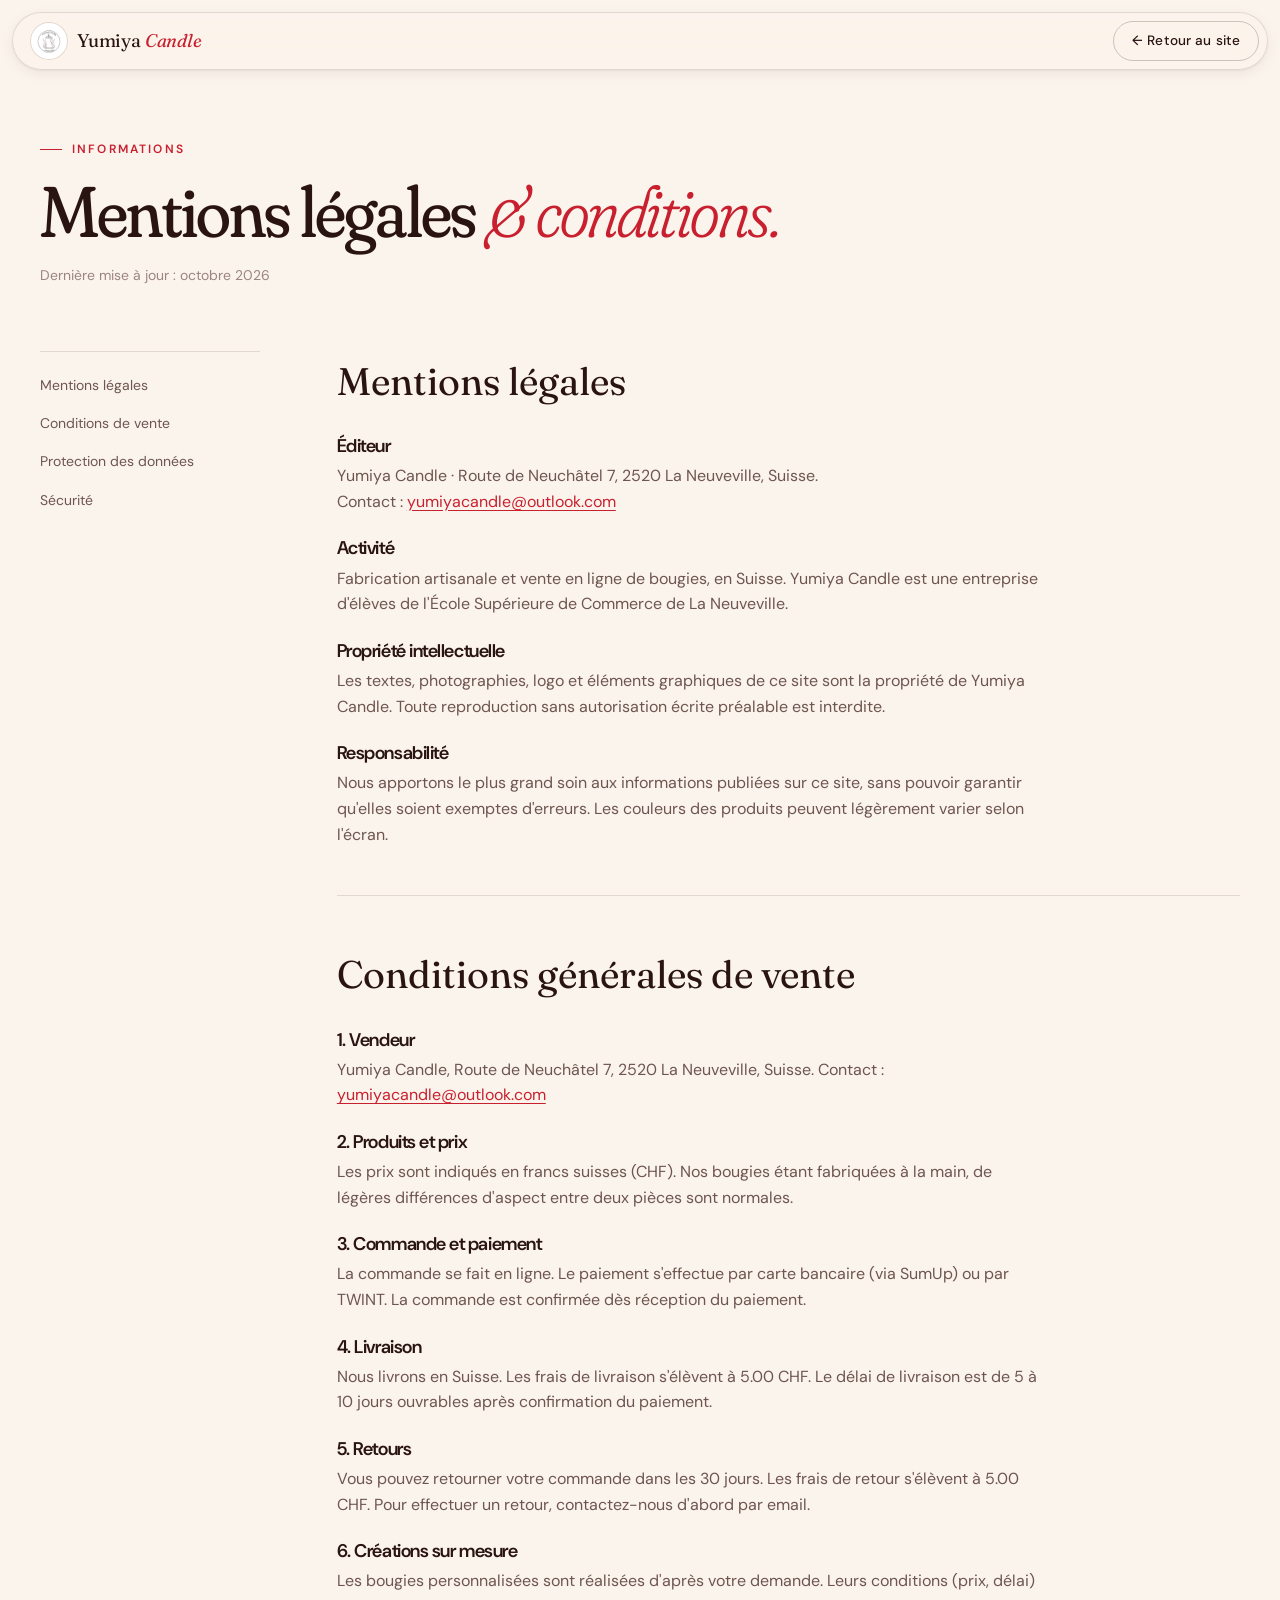
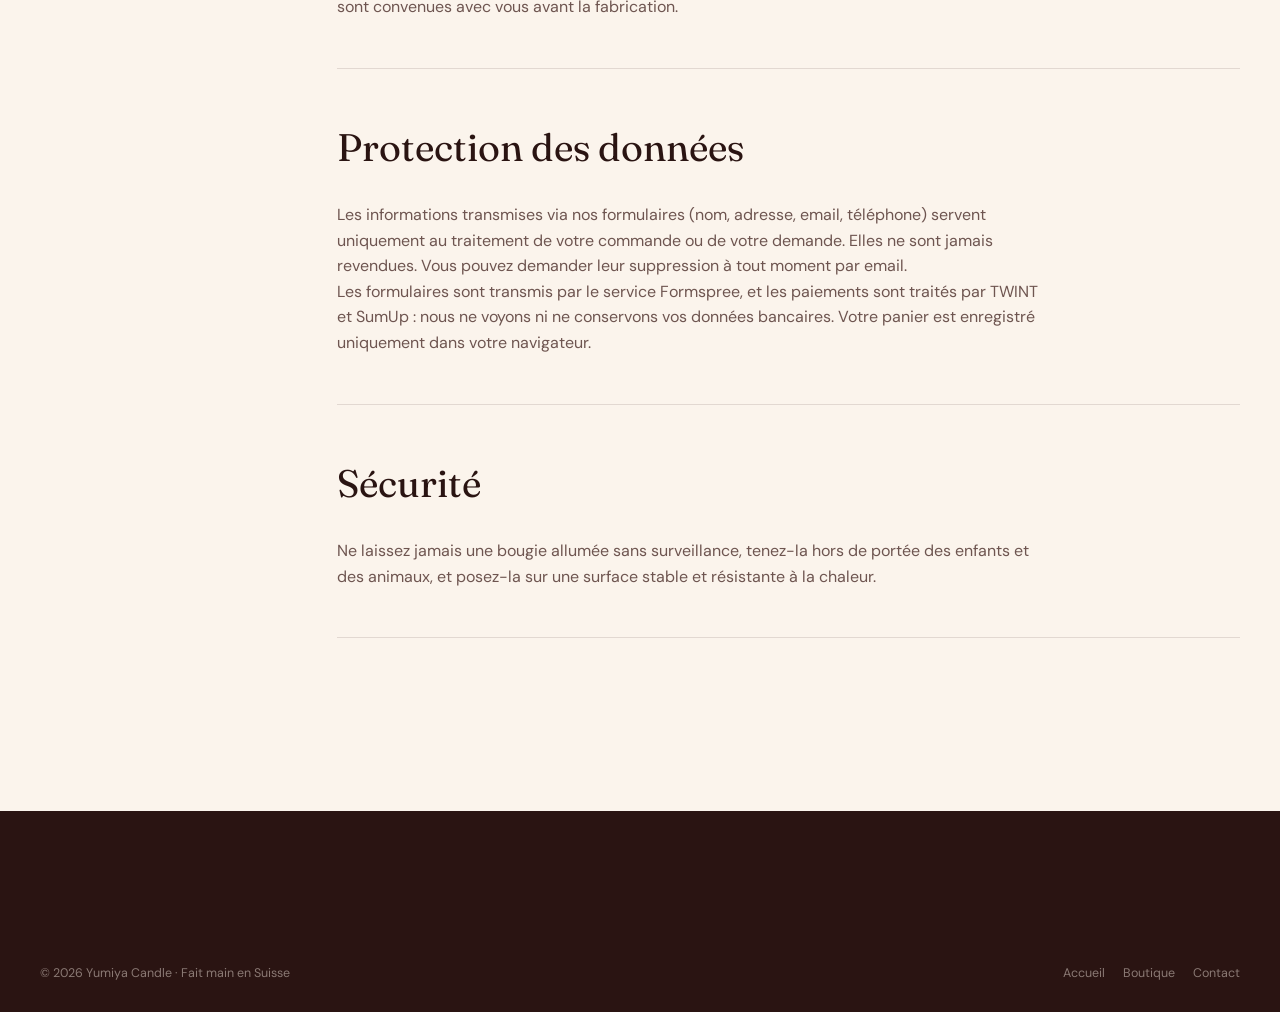
==== legal.html @ 00f692d7 "Intègre le vrai catalogue Yumiya : 5 créations, photos, panier et paiement TWINT/SumUp - Boutique (M" ====
<!DOCTYPE html>
<html lang="fr-CH">
<head>
<meta charset="UTF-8"/>
<meta name="viewport" content="width=device-width,initial-scale=1"/>
<title>Mentions légales & conditions – Yumiya Candle</title>
<meta name="description" content="Mentions légales, conditions générales de vente et protection des données de Yumiya Candle, La Neuveville."/>
<meta name="robots" content="index,follow"/>
<link rel="icon" href="assets/img/logo.webp"/>
<link rel="preconnect" href="https://fonts.googleapis.com"/>
<link rel="preconnect" href="https://fonts.gstatic.com" crossorigin/>
<link href="https://fonts.googleapis.com/css2?family=DM+Sans:opsz,wght@9..40,300;9..40,400;9..40,500;9..40,600&family=Fraunces:ital,opsz,wght,SOFT@0,9..144,300..600,100;1,9..144,300..600,100&display=swap" rel="stylesheet"/>
<link rel="stylesheet" href="assets/style.css"/>
</head>
<body>
<header class="nav scrolled" id="nav">
  <a href="index.html" class="brand" aria-label="Yumiya Candle — accueil">
    <img src="assets/img/logo.webp" alt="" width="36" height="36"/>
    <span>Yumiya <em>Candle</em></span>
  </a>
  <a href="index.html" class="btn btn-sm btn-ghost">← Retour au site</a>
</header>

<main class="legal-page">
  <div class="container">
    <header class="legal-head">
      <span class="kicker">Informations</span>
      <h1 class="display-l">Mentions légales <em>&amp; conditions.</em></h1>
      <p>Dernière mise à jour : octobre 2026</p>
    </header>
    <div class="legal-wrap">
      <nav class="toc" aria-label="Sommaire">
        <a href="#mentions">Mentions légales</a>
        <a href="#cgv">Conditions de vente</a>
        <a href="#confidentialite">Protection des données</a>
        <a href="#securite">Sécurité</a>
      </nav>
      <div class="legal">
        <section id="mentions">
          <h2>Mentions légales</h2>
          <h3>Éditeur</h3>
          <p>Yumiya Candle · Route de Neuchâtel 7, 2520 La Neuveville, Suisse.<br/>Contact : <a href="mailto:yumiyacandle@outlook.com">yumiyacandle@outlook.com</a></p>
          <h3>Activité</h3>
          <p>Fabrication artisanale et vente en ligne de bougies, en Suisse. Yumiya Candle est une entreprise d'élèves de l'École Supérieure de Commerce de La Neuveville.</p>
          <h3>Propriété intellectuelle</h3>
          <p>Les textes, photographies, logo et éléments graphiques de ce site sont la propriété de Yumiya Candle. Toute reproduction sans autorisation écrite préalable est interdite.</p>
          <h3>Responsabilité</h3>
          <p>Nous apportons le plus grand soin aux informations publiées sur ce site, sans pouvoir garantir qu'elles soient exemptes d'erreurs. Les couleurs des produits peuvent légèrement varier selon l'écran.</p>
        </section>
        <section id="cgv">
          <h2>Conditions générales de vente</h2>
          <h3>1. Vendeur</h3>
          <p>Yumiya Candle, Route de Neuchâtel 7, 2520 La Neuveville, Suisse. Contact : <a href="mailto:yumiyacandle@outlook.com">yumiyacandle@outlook.com</a></p>
          <h3>2. Produits et prix</h3>
          <p>Les prix sont indiqués en francs suisses (CHF). Nos bougies étant fabriquées à la main, de légères différences d'aspect entre deux pièces sont normales.</p>
          <h3>3. Commande et paiement</h3>
          <p>La commande se fait en ligne. Le paiement s'effectue par carte bancaire (via SumUp) ou par TWINT. La commande est confirmée dès réception du paiement.</p>
          <h3>4. Livraison</h3>
          <p>Nous livrons en Suisse. Les frais de livraison s'élèvent à 5.00 CHF. Le délai de livraison est de 5 à 10 jours ouvrables après confirmation du paiement.</p>
          <h3>5. Retours</h3>
          <p>Vous pouvez retourner votre commande dans les 30 jours. Les frais de retour s'élèvent à 5.00 CHF. Pour effectuer un retour, contactez-nous d'abord par email.</p>
          <h3>6. Créations sur mesure</h3>
          <p>Les bougies personnalisées sont réalisées d'après votre demande. Leurs conditions (prix, délai) sont convenues avec vous avant la fabrication.</p>
        </section>
        <section id="confidentialite">
          <h2>Protection des données</h2>
          <p>Les informations transmises via nos formulaires (nom, adresse, email, téléphone) servent uniquement au traitement de votre commande ou de votre demande. Elles ne sont jamais revendues. Vous pouvez demander leur suppression à tout moment par email.</p>
          <p>Les formulaires sont transmis par le service Formspree, et les paiements sont traités par TWINT et SumUp : nous ne voyons ni ne conservons vos données bancaires. Votre panier est enregistré uniquement dans votre navigateur.</p>
        </section>
        <section id="securite">
          <h2>Sécurité</h2>
          <p>Ne laissez jamais une bougie allumée sans surveillance, tenez-la hors de portée des enfants et des animaux, et posez-la sur une surface stable et résistante à la chaleur.</p>
        </section>
      </div>
    </div>
  </div>
</main>

<footer class="footer" data-dark>
  <div class="container">
    <div class="foot-bottom">
      <span>© 2026 Yumiya Candle · Fait main en Suisse</span>
      <span class="foot-legal"><a href="index.html">Accueil</a><a href="index.html#boutique">Boutique</a><a href="index.html#contact">Contact</a></span>
    </div>
  </div>
</footer>
</body>
</html>
---- assets/style.css ----
/* ═══════════════════════════════════════════════════════════════
   YUMIYA CANDLE — feuille de style
   1. Design system (tokens : couleurs, typo, espacements, grille, mouvement)
   2. Base
   3. Composants (boutons, puces, badges, menu, formulaires, panier…)
   4. Sections
   ═══════════════════════════════════════════════════════════════ */

/* ───────────── 1. DESIGN SYSTEM ───────────── */
:root {
  /* Couleurs — inspirées de la bougie : crème, chantilly, fraise, cacao */
  --cream: #FBF4EC;
  --cream-2: #F5E9DC;
  --cream-3: #EEDDCB;
  --chantilly: #FFFCF8;
  --blush: #F7DCD8;
  --cherry: #C9202F;
  --cherry-2: #A3162A;
  --cherry-soft: #F3C3C4;
  --cocoa: #2A1412;
  --cocoa-2: #3E211D;
  --cocoa-3: #5A3630;
  --ink: #2A1412;
  --ink-2: #6E5550;
  --ink-3: #9C8580;
  --gold: #D2A367;
  --gold-2: #B98A4E;
  --flame: #FFB45C;
  --line: rgba(42, 20, 18, .12);
  --line-2: rgba(42, 20, 18, .22);
  --line-light: rgba(255, 244, 236, .14);

  /* Typographie */
  --font-display: "Fraunces", Georgia, serif;
  --font-body: "DM Sans", system-ui, -apple-system, sans-serif;
  --fs-xs: .75rem;
  --fs-s: .875rem;
  --fs-m: 1rem;
  --fs-l: clamp(1.06rem, .98rem + .35vw, 1.22rem);
  --fs-h3: clamp(1.35rem, 1.15rem + .8vw, 1.75rem);
  --fs-display-l: clamp(2.5rem, 1.6rem + 3.6vw, 4.6rem);
  --fs-display-xl: clamp(3rem, 1.6rem + 5.6vw, 6.4rem);

  /* Espacements (base 4 px) */
  --s-1: 4px; --s-2: 8px; --s-3: 12px; --s-4: 16px; --s-5: 24px;
  --s-6: 32px; --s-7: 48px; --s-8: 64px; --s-9: 96px; --s-10: 136px;
  --section-y: clamp(80px, 6vw + 48px, 152px);

  /* Grille */
  --container: 1240px;
  --gutter: clamp(16px, 4vw, 40px);

  /* Formes */
  --r-s: 10px; --r-m: 18px; --r-l: 28px; --r-xl: 40px; --r-pill: 999px;
  --shadow-s: 0 1px 2px rgba(42, 20, 18, .06), 0 4px 14px rgba(42, 20, 18, .06);
  --shadow-m: 0 2px 6px rgba(42, 20, 18, .06), 0 18px 40px -12px rgba(42, 20, 18, .18);
  --shadow-l: 0 30px 80px -20px rgba(42, 20, 18, .35);

  /* Mouvement */
  --ease-out: cubic-bezier(.22, 1, .36, 1);
  --ease-io: cubic-bezier(.65, 0, .35, 1);
  --t-fast: .2s; --t-med: .45s; --t-slow: .8s;
}

/* ───────────── 2. BASE ───────────── */
*, *::before, *::after { box-sizing: border-box; margin: 0; padding: 0; }
html { -webkit-text-size-adjust: 100%; scroll-padding-top: 88px; overflow-x: clip; }
body {
  font-family: var(--font-body); font-size: var(--fs-m); line-height: 1.6; font-weight: 400;
  color: var(--ink); background: var(--cream);
  -webkit-font-smoothing: antialiased; text-rendering: optimizeLegibility; overflow-x: clip;
}
body.locked { overflow: hidden; }
[hidden] { display: none !important; }
img { display: block; max-width: 100%; height: auto; }
a { color: inherit; text-decoration: none; }
button { font: inherit; color: inherit; background: none; border: 0; cursor: pointer; }
input, select, textarea { font: inherit; color: inherit; }
ul, ol { list-style: none; }
em { font-style: italic; }
::selection { background: var(--cherry); color: var(--chantilly); }
:focus-visible { outline: 2px solid var(--cherry); outline-offset: 3px; border-radius: 6px; }

.container { width: 100%; max-width: calc(var(--container) + 2 * var(--gutter)); margin-inline: auto; padding-inline: var(--gutter); }
.section { padding-block: var(--section-y); position: relative; }
.center { text-align: center; }
.skip { position: fixed; left: 16px; top: -60px; z-index: 300; background: var(--cocoa); color: var(--cream); padding: 10px 16px; border-radius: var(--r-s); }
.skip:focus { top: 16px; }

/* Typo */
.display-xl, .display-l, h3, .foot-word {
  font-family: var(--font-display); font-weight: 400; letter-spacing: -.025em;
  font-variation-settings: "SOFT" 100, "opsz" 144;
}
.display-xl { font-size: var(--fs-display-xl); line-height: .98; }
.display-l { font-size: var(--fs-display-l); line-height: 1.02; }
.display-xl em, .display-l em { color: var(--cherry); font-weight: 300; }
h3 { font-size: var(--fs-h3); line-height: 1.15; }
.lead { font-size: var(--fs-l); color: var(--ink-2); max-width: 34em; font-weight: 300; }
.kicker {
  display: inline-flex; align-items: center; gap: 10px;
  font-size: var(--fs-xs); letter-spacing: .18em; text-transform: uppercase; font-weight: 600; color: var(--cherry);
}
.kicker::before { content: ""; width: 22px; height: 1.5px; background: currentColor; }
.kicker-gold { color: var(--gold); }
.section-head { display: grid; gap: var(--s-5); margin-bottom: var(--s-8); max-width: 760px; }
.section-head.center { margin-inline: auto; justify-items: center; }

/* Mots découpés pour l'animation */
.w { display: inline-block; overflow: hidden; vertical-align: top; padding-bottom: .08em; margin-bottom: -.08em; }
.w > span { display: inline-block; will-change: transform; }

/* ───────────── 3. COMPOSANTS ───────────── */

/* Boutons */
.btn {
  --bg: transparent; --fg: var(--ink); --bd: var(--line-2);
  position: relative; display: inline-flex; align-items: center; justify-content: center; gap: 12px;
  min-height: 52px; padding: 0 26px; border-radius: var(--r-pill);
  background: var(--bg); color: var(--fg); border: 1.5px solid var(--bd);
  font-weight: 500; font-size: .95rem; letter-spacing: .01em; white-space: nowrap;
  transition: background var(--t-fast), color var(--t-fast), border-color var(--t-fast), box-shadow var(--t-med) var(--ease-out);
  will-change: transform;
}
.btn-primary { --bg: var(--cherry); --fg: var(--chantilly); --bd: var(--cherry); box-shadow: 0 10px 30px -10px rgba(201, 32, 47, .65); }
.btn-primary:hover { --bg: var(--cherry-2); --bd: var(--cherry-2); box-shadow: 0 16px 40px -12px rgba(201, 32, 47, .8); }
.btn-ghost:hover { --bd: var(--ink); --bg: var(--ink); --fg: var(--cream); }
.btn-ghost.light { --fg: var(--cream); --bd: var(--line-light); }
.btn-ghost.light:hover { --bg: var(--cream); --fg: var(--cocoa); --bd: var(--cream); }
.btn-gold { --bg: var(--gold); --fg: var(--cocoa); --bd: var(--gold); }
.btn-gold:hover { --bg: #E2B67C; --bd: #E2B67C; }
.btn-sm { min-height: 40px; padding: 0 18px; font-size: .85rem; }
.btn-block { width: 100%; }
.btn-tag { padding: 4px 10px; border-radius: var(--r-pill); background: rgba(255, 252, 248, .18); font-size: .8rem; font-weight: 500; }
.btn[disabled] { opacity: .6; pointer-events: none; }

/* Puces & badges */
.chip {
  display: inline-flex; align-items: center; gap: 10px; padding: 8px 16px 8px 12px; border-radius: var(--r-pill);
  background: var(--chantilly); border: 1px solid var(--line); font-size: var(--fs-s); font-weight: 500; box-shadow: var(--shadow-s);
}
.chip .dot { width: 8px; height: 8px; border-radius: 50%; background: var(--cherry); box-shadow: 0 0 0 0 rgba(201, 32, 47, .5); animation: ping 2s infinite; }
@keyframes ping { 0% { box-shadow: 0 0 0 0 rgba(201, 32, 47, .45); } 80%, 100% { box-shadow: 0 0 0 9px rgba(201, 32, 47, 0); } }
.badge {
  position: absolute; top: 16px; left: 16px; z-index: 2; padding: 6px 12px; border-radius: var(--r-pill);
  font-size: .7rem; letter-spacing: .12em; text-transform: uppercase; font-weight: 600;
}
.badge-red { background: var(--cherry); color: var(--chantilly); }
.badge-soft { background: rgba(255, 252, 248, .9); color: #6b7d3a; }
.badge-gold { background: var(--gold); color: var(--cocoa); }

/* Flamme */
.wick-flame { position: absolute; left: 54.2%; top: 2.8%; width: 7.5%; aspect-ratio: 26 / 44; transform: translate(-50%, -96%); transform-origin: 50% 100%; z-index: 3; pointer-events: none; }
.wick-flame svg { width: 100%; height: 100%; overflow: visible; filter: drop-shadow(0 0 6px rgba(255, 170, 80, .9)) drop-shadow(0 0 18px rgba(255, 140, 60, .55)); }
.flame { transform-box: fill-box; }
.wick-flame .flame { transform-origin: 50% 100%; animation: flicker 2.4s ease-in-out infinite; }
@keyframes flicker {
  0%, 100% { transform: scale(1, 1) rotate(0deg); }
  20% { transform: scale(.94, 1.06) rotate(-2deg); }
  40% { transform: scale(1.04, .95) rotate(1.5deg); }
  60% { transform: scale(.97, 1.08) rotate(-1deg); }
  80% { transform: scale(1.02, .97) rotate(2deg); }
}
.candle-wrap { position: relative; }
.candle-wrap img { position: relative; z-index: 2; width: 100%; filter: drop-shadow(0 30px 40px rgba(42, 20, 18, .25)); }
.glow {
  position: absolute; left: 54%; top: 0; width: 140%; aspect-ratio: 1; transform: translate(-50%, -45%); z-index: 1; pointer-events: none;
  background: radial-gradient(circle, rgba(255, 196, 120, .55) 0%, rgba(255, 150, 90, .18) 35%, rgba(255, 150, 90, 0) 65%);
  animation: breathe 3.2s ease-in-out infinite;
}
@keyframes breathe { 50% { opacity: .75; transform: translate(-50%, -45%) scale(.94); } }

/* Menu */
.scrollbar { position: fixed; top: 0; left: 0; right: 0; height: 3px; z-index: 120; background: var(--cherry); transform-origin: 0 50%; transform: scaleX(0); }
.nav {
  position: fixed; top: 12px; left: 50%; z-index: 100; width: calc(100% - 24px); max-width: 1320px; transform: translateX(-50%);
  display: flex; align-items: center; justify-content: space-between; gap: var(--s-4);
  padding: 8px 8px 8px 18px; border-radius: var(--r-pill); border: 1px solid transparent;
  transition: background var(--t-med), border-color var(--t-med), box-shadow var(--t-med), color var(--t-med);
}
.nav.scrolled { background: rgba(251, 244, 236, .78); backdrop-filter: blur(18px) saturate(1.4); -webkit-backdrop-filter: blur(18px) saturate(1.4); border-color: var(--line); box-shadow: var(--shadow-s); }
.nav.dark { color: var(--cream); }
.nav.dark.scrolled { background: rgba(42, 20, 18, .7); border-color: var(--line-light); }
.nav.dark .btn-ghost { --fg: var(--cream); --bd: var(--line-light); }
.nav.dark .btn-ghost:hover { --bg: var(--cream); --fg: var(--cocoa); }
.brand { display: flex; align-items: center; gap: 10px; font-family: var(--font-display); font-size: 1.15rem; letter-spacing: -.01em; }
.brand img { width: 36px; height: 36px; border-radius: 50%; background: #fff; box-shadow: 0 0 0 1px var(--line); }
.brand em { color: var(--cherry); }
.nav.dark .brand em { color: var(--cherry-soft); }
.nav-links { position: relative; display: flex; align-items: center; padding: 4px; }
.nav-links a { position: relative; z-index: 1; padding: 8px 16px; font-size: var(--fs-s); font-weight: 500; border-radius: var(--r-pill); opacity: .82; transition: opacity var(--t-fast); }
.nav-links a:hover, .nav-links a.active { opacity: 1; }
.nav-pill { position: absolute; left: 0; top: 4px; height: calc(100% - 8px); width: 0; border-radius: var(--r-pill); background: rgba(42, 20, 18, .07); opacity: 0; }
.nav.dark .nav-pill { background: rgba(255, 244, 236, .12); }
.nav-end { display: flex; align-items: center; gap: var(--s-2); }
.cart-btn { position: relative; width: 44px; height: 44px; border-radius: 50%; display: grid; place-items: center; background: var(--cocoa); color: var(--cream); transition: transform var(--t-fast); }
.nav.dark .cart-btn { background: var(--cream); color: var(--cocoa); }
.nav.dark .brand img { box-shadow: none; }
.cart-btn svg { width: 20px; height: 20px; }
.cart-count {
  position: absolute; top: -3px; right: -3px; min-width: 20px; height: 20px; padding: 0 5px; border-radius: 10px;
  background: var(--cherry); color: #fff; font-size: .7rem; font-weight: 600; display: grid; place-items: center;
  border: 2px solid var(--cream); transform: scale(0);
}
.cart-count.on { transform: scale(1); }
.burger { display: none; width: 44px; height: 44px; border-radius: 50%; border: 1px solid var(--line-2); position: relative; }
.nav.dark .burger { border-color: var(--line-light); }
.burger span { position: absolute; left: 13px; right: 13px; height: 1.5px; background: currentColor; transition: transform var(--t-med) var(--ease-out); }
.burger span:first-child { top: 18px; } .burger span:last-child { top: 25px; }
.burger[aria-expanded="true"] span:first-child { transform: translateY(3.5px) rotate(45deg); }
.burger[aria-expanded="true"] span:last-child { transform: translateY(-3.5px) rotate(-45deg); }
.menu {
  position: fixed; inset: 0; z-index: 90; background: var(--cocoa); color: var(--cream);
  display: flex; flex-direction: column; justify-content: center; padding: 100px var(--gutter) 40px;
  clip-path: circle(0% at calc(100% - 40px) 40px); visibility: hidden;
}
.menu nav { display: grid; gap: 6px; }
.menu a { font-family: var(--font-display); font-size: clamp(2.2rem, 9vw, 3.4rem); line-height: 1.1; display: flex; align-items: baseline; gap: 14px; }
.menu a small { font-family: var(--font-body); font-size: .75rem; color: var(--cherry-soft); letter-spacing: .1em; }
.menu p { margin-top: 40px; color: rgba(255, 244, 236, .6); font-size: var(--fs-s); }
.menu p a { font-family: inherit; font-size: inherit; display: inline; color: var(--cream); }

/* Formulaires */
.card-form { background: var(--chantilly); border: 1px solid var(--line); border-radius: var(--r-l); padding: clamp(24px, 3.5vw, 44px); box-shadow: var(--shadow-m); position: relative; }
.card-form.dark { background: var(--cocoa-2); border-color: var(--line-light); box-shadow: none; }
.card-form h3 { margin-bottom: 6px; }
.card-form form > p { color: var(--ink-2); font-size: var(--fs-s); margin-bottom: var(--s-5); }
.card-form.dark form > p { color: rgba(255, 244, 236, .62); }
.field { display: grid; gap: 6px; margin-bottom: var(--s-4); border: 0; min-width: 0; }
.field label, .field legend { font-size: .78rem; font-weight: 600; letter-spacing: .04em; color: var(--ink-2); padding: 0; }
.dark .field label, .dark .field legend { color: rgba(255, 244, 236, .7); }
.field input, .field select, .field textarea {
  width: 100%; min-height: 50px; padding: 12px 16px; border-radius: var(--r-s);
  background: var(--cream); border: 1.5px solid transparent; outline: none; font-size: 16px;
  transition: border-color var(--t-fast), background var(--t-fast), box-shadow var(--t-fast);
}
.field textarea { min-height: 110px; resize: vertical; }
.field select { appearance: none; background-image: url("data:image/svg+xml,%3Csvg xmlns='http://www.w3.org/2000/svg' width='12' height='8' fill='none' stroke='%236E5550' stroke-width='1.6'%3E%3Cpath d='M1 1.5l5 5 5-5'/%3E%3C/svg%3E"); background-repeat: no-repeat; background-position: right 16px center; padding-right: 40px; }
.field input:focus, .field select:focus, .field textarea:focus { border-color: var(--cherry); background: #fff; box-shadow: 0 0 0 4px rgba(201, 32, 47, .1); }
.dark .field input, .dark .field select, .dark .field textarea { background: rgba(255, 244, 236, .06); color: var(--cream); }
.dark .field input::placeholder, .dark .field textarea::placeholder { color: rgba(255, 244, 236, .35); }
.dark .field select option { color: var(--ink); }
.dark .field input:focus, .dark .field select:focus, .dark .field textarea:focus { border-color: var(--gold); background: rgba(255, 244, 236, .1); box-shadow: 0 0 0 4px rgba(210, 163, 103, .15); }
.field.err input, .field.err select, .field.err textarea { border-color: var(--cherry); }
.field.err .chips span { border-color: var(--cherry); }
.row2 { display: grid; grid-template-columns: 1fr 1fr; gap: 0 var(--s-4); }
.row2[hidden] { display: none; }
.hp { position: absolute; left: -9999px; }
.chips { display: flex; flex-wrap: wrap; gap: 8px; }
.chips label { position: relative; }
.chips input { position: absolute; opacity: 0; inset: 0; cursor: pointer; }
.chips span { display: inline-flex; padding: 9px 16px; border-radius: var(--r-pill); border: 1.5px solid var(--line-light); font-size: var(--fs-s); transition: all var(--t-fast); cursor: pointer; }
.chips input:checked + span { background: var(--gold); border-color: var(--gold); color: var(--cocoa); font-weight: 500; }
.chips input:focus-visible + span { outline: 2px solid var(--gold); outline-offset: 2px; }
.success { display: none; text-align: center; padding: var(--s-7) var(--s-4); }
.success.on { display: block; }
.success-ic { width: 64px; height: 64px; margin: 0 auto var(--s-5); border-radius: 50%; display: grid; place-items: center; background: var(--cherry); color: #fff; font-size: 1.5rem; }
.dark .success-ic { background: var(--gold); color: var(--cocoa); }
.success h4 { font-family: var(--font-display); font-size: 2rem; font-weight: 400; margin-bottom: 8px; }
.success p { color: var(--ink-2); }
.dark .success p { color: rgba(255, 244, 236, .7); }

/* Panier, modales, toast */
.overlay { position: fixed; inset: 0; z-index: 150; background: rgba(42, 20, 18, .45); backdrop-filter: blur(4px); opacity: 0; visibility: hidden; transition: opacity var(--t-med), visibility var(--t-med); }
.overlay.on { opacity: 1; visibility: visible; }
.drawer {
  position: fixed; top: 0; right: 0; bottom: 0; z-index: 160; width: min(440px, 100%); background: var(--cream);
  display: flex; flex-direction: column; transform: translateX(105%); visibility: hidden; box-shadow: var(--shadow-l);
}
.drawer-hd { display: flex; align-items: center; justify-content: space-between; padding: 24px 28px; border-bottom: 1px solid var(--line); }
.drawer-body { flex: 1; overflow: auto; padding: 12px 28px; }
.drawer-ft { padding: 24px 28px; border-top: 1px solid var(--line); display: grid; gap: 14px; }
.drawer-ft p { font-size: .78rem; color: var(--ink-3); text-align: center; }
.cart-total { display: flex; justify-content: space-between; align-items: baseline; }
.cart-total strong { font-family: var(--font-display); font-size: 1.6rem; font-weight: 400; }
.cart-item { display: grid; grid-template-columns: 72px 1fr auto; gap: 16px; align-items: center; padding: 16px 0; border-bottom: 1px solid var(--line); }
.cart-item img { width: 72px; height: 72px; object-fit: cover; border-radius: var(--r-s); }
.cart-item strong { display: block; font-weight: 500; }
.cart-item small { color: var(--ink-3); }
.cart-item .ci-price { font-family: var(--font-display); font-size: 1.1rem; text-align: right; }
.cart-item .qty { margin-top: 8px; transform: scale(.82); transform-origin: 0 50%; }
.cart-rm { font-size: .75rem; color: var(--ink-3); text-decoration: underline; margin-top: 4px; }
.cart-empty { text-align: center; padding: 60px 10px; color: var(--ink-2); }
.cart-empty .e-ic { font-size: 2.4rem; margin-bottom: 10px; }
.x-btn { width: 40px; height: 40px; border-radius: 50%; display: grid; place-items: center; border: 1px solid var(--line); transition: background var(--t-fast); }
.x-btn:hover { background: var(--cream-2); }
.x-btn svg { width: 14px; height: 14px; }
.modal { position: fixed; inset: 0; z-index: 170; display: grid; place-items: center; padding: 16px; visibility: hidden; pointer-events: none; }
.modal.on { visibility: visible; pointer-events: auto; }
.modal-card { position: relative; width: min(560px, 100%); max-height: calc(100svh - 32px); overflow: auto; opacity: 0; background: var(--chantilly); border-radius: var(--r-l); box-shadow: var(--shadow-l); }
.modal-card .x-btn { position: absolute; top: 16px; right: 16px; }
.toast {
  position: fixed; left: 50%; bottom: 24px; z-index: 200; transform: translate(-50%, 140%);
  background: var(--cocoa); color: var(--cream); padding: 14px 22px; border-radius: var(--r-pill); font-size: var(--fs-s);
  box-shadow: var(--shadow-l); display: flex; align-items: center; gap: 10px; max-width: calc(100% - 32px);
}
.fly-heart { position: fixed; z-index: 210; width: 28px; height: 28px; pointer-events: none; color: var(--cherry); }

/* Quantité */
.qty { display: inline-flex; align-items: center; border: 1.5px solid var(--line-2); border-radius: var(--r-pill); height: 52px; }
.qty button { width: 44px; height: 100%; font-size: 1.2rem; }
.qty span { min-width: 22px; text-align: center; font-weight: 600; font-variant-numeric: tabular-nums; }

/* ───────────── 4. SECTIONS ───────────── */

/* Ouverture */
.intro { position: fixed; inset: 0; z-index: 250; background: var(--cocoa); color: var(--cream); display: none; place-content: center; justify-items: center; gap: 18px; }
.intro-flame { position: relative; width: 30px; height: 50px; }
.intro-flame svg { width: 100%; height: 100%; overflow: visible; filter: drop-shadow(0 0 14px rgba(255, 170, 80, .9)); }
.intro-flame .flame { transform-origin: 50% 100%; animation: flicker 2.4s ease-in-out infinite; }
.intro-word { font-family: var(--font-display); font-size: clamp(2rem, 6vw, 3.2rem); display: flex; gap: .3em; letter-spacing: -.02em; }
.intro-word em { color: var(--cherry-soft); font-weight: 300; }
.js .intro { display: grid; }
.reduced .intro { display: none; }

/* Hero */
.hero { position: relative; min-height: 100svh; display: flex; align-items: center; padding: 120px 0 80px; overflow: hidden; }
.hero-bg { position: absolute; inset: 0; pointer-events: none; }
.blob { position: absolute; border-radius: 50%; filter: blur(70px); opacity: .8; }
.b1 { width: 52vw; height: 52vw; right: -10vw; top: -8vw; background: radial-gradient(circle, var(--blush), transparent 70%); }
.b2 { width: 36vw; height: 36vw; left: -14vw; bottom: -14vw; background: radial-gradient(circle, #F6E3C9, transparent 70%); }
.hero-grid { position: relative; display: grid; grid-template-columns: 1.08fr .92fr; gap: var(--s-7); align-items: center; }
.hero-copy { display: grid; gap: var(--s-5); justify-items: start; }
.hero-copy .chip { margin-bottom: var(--s-2); }
.hero-cta { display: flex; flex-wrap: wrap; gap: var(--s-3); margin-top: var(--s-2); }
.hero-trust { display: flex; flex-wrap: wrap; gap: var(--s-2) var(--s-6); margin-top: var(--s-4); padding-top: var(--s-5); border-top: 1px solid var(--line); font-size: var(--fs-s); color: var(--ink-2); }
.hero-trust b { font-family: var(--font-display); font-weight: 400; font-size: 1.5rem; color: var(--ink); margin-right: 6px; }
.hero-visual { position: relative; height: min(76svh, 720px); display: grid; place-items: center; }
.plate { position: absolute; width: 82%; aspect-ratio: 1; border-radius: 50%; background: radial-gradient(circle at 40% 35%, #FCE7E2, var(--blush) 60%, #EFC6C1); box-shadow: inset 0 -30px 60px rgba(201, 32, 47, .08); }
.badge-ring { position: absolute; width: 96%; aspect-ratio: 1; animation: spin 40s linear infinite; }
.badge-ring text { font-size: 8.4px; letter-spacing: 2.2px; text-transform: uppercase; fill: var(--cherry-2); font-family: var(--font-body); font-weight: 500; }
@keyframes spin { to { transform: rotate(360deg); } }
.hero-candle { position: relative; width: min(56%, 360px); z-index: 2; margin-top: 6%; }
.float-hearts { position: absolute; inset: 0; z-index: 3; pointer-events: none; }
.float-hearts span { position: absolute; color: var(--cherry); }
.float-hearts svg { width: 100%; height: 100%; display: block; filter: drop-shadow(0 6px 10px rgba(201, 32, 47, .25)); }
.hero-note {
  position: absolute; left: -4%; bottom: 8%; z-index: 4; max-width: 240px; padding: 16px 18px; border-radius: var(--r-m);
  background: rgba(255, 252, 248, .86); backdrop-filter: blur(10px); border: 1px solid var(--line); box-shadow: var(--shadow-m);
}
.hero-note { text-align: left; display: grid; gap: 2px; cursor: pointer; transition: box-shadow var(--t-med); }
.hero-note:hover { box-shadow: var(--shadow-l); }
.hero-note .kicker { font-size: .62rem; }
.hero-note strong { font-family: var(--font-display); font-weight: 400; font-size: 1.15rem; }
.hero-note small { color: var(--ink-2); font-size: .78rem; }
.scroll-cue { position: absolute; left: 50%; bottom: 24px; width: 26px; height: 42px; border: 1.5px solid var(--line-2); border-radius: 14px; transform: translateX(-50%); }
.scroll-cue span { position: absolute; left: 50%; top: 8px; width: 3px; height: 8px; border-radius: 2px; background: var(--ink); transform: translateX(-50%); animation: cue 1.8s var(--ease-io) infinite; }
@keyframes cue { 0% { opacity: 0; transform: translate(-50%, 0); } 30% { opacity: 1; } 100% { opacity: 0; transform: translate(-50%, 14px); } }

/* Bandeau */
.ticker { background: var(--cherry); color: var(--chantilly); overflow: hidden; padding: 18px 0; transform: rotate(-1.2deg) scale(1.02); position: relative; z-index: 5; }
.ticker-track { display: flex; width: max-content; gap: 28px; align-items: center; white-space: nowrap; font-family: var(--font-display); font-size: clamp(1.2rem, 2vw, 1.6rem); font-style: italic; }
.ticker i { font-style: normal; font-size: .8em; opacity: .7; }

/* Scène : allume-la */
.ignite { position: relative; height: 340vh; margin-top: -2vw; }
.ignite-sticky { position: sticky; top: 0; height: 100svh; overflow: hidden; display: grid; place-items: center; --night: 0; --lit: 0; }
.ignite-sky { position: absolute; inset: 0; background: radial-gradient(ellipse at 50% 30%, var(--cocoa-2), var(--cocoa) 60%, #170A09); opacity: var(--night); }
.ignite-sky::after { content: ""; position: absolute; inset: 0; background: radial-gradient(circle at 62% 36%, rgba(255, 170, 90, .28), transparent 45%); opacity: var(--lit); }
.ignite-lines { position: absolute; left: var(--gutter); right: var(--gutter); top: 50%; transform: translateY(-50%); max-width: calc(var(--container)); margin: 0 auto; pointer-events: none; z-index: 3; }
.ig-line {
  position: absolute; left: 0; top: 0; transform: translateY(-50%); max-width: 9.5em;
  font-family: var(--font-display); font-size: clamp(2.4rem, 1.4rem + 4vw, 5.2rem); line-height: 1.02; letter-spacing: -.025em; opacity: 0;
  color: color-mix(in srgb, var(--cream) calc(var(--night) * 100%), var(--ink));
}
.ig-line em { color: var(--flame); font-weight: 300; }
.ig-line .kicker { display: flex; margin-bottom: 18px; font-family: var(--font-body); font-size: var(--fs-xs); letter-spacing: .18em; }
.ignite-candle { position: relative; z-index: 2; width: min(30vw, 330px); margin-left: 34vw; }
.ignite-candle .glow { opacity: 0; animation: none; }
.ignite-candle .wick-flame { transform: translate(-50%, -96%) scale(0); }
.ignite-floor { position: absolute; left: 50%; bottom: -4%; width: 170%; height: 40px; transform: translateX(-50%); background: radial-gradient(ellipse, rgba(255, 170, 90, .35), transparent 70%); opacity: var(--lit); }
.ignite-end { position: absolute; left: 0; right: 0; bottom: 6svh; z-index: 3; display: flex; justify-content: center; gap: clamp(24px, 6vw, 96px); color: var(--cream); opacity: 0; padding: 0 var(--gutter); }
.stat { display: grid; gap: 4px; text-align: center; }
.stat b { font-family: var(--font-display); font-weight: 300; font-size: clamp(2rem, 4vw, 3.4rem); line-height: 1; color: var(--flame); }
.stat span { font-size: .8rem; color: rgba(255, 244, 236, .66); line-height: 1.4; }

/* Scène : anatomie */
.anatomy { position: relative; height: 420vh; background: var(--cream-2); }
.anatomy-sticky { position: sticky; top: 0; height: 100svh; display: grid; grid-template-columns: 1fr 1fr; gap: var(--s-7); align-items: center; }
.anatomy-copy { display: grid; gap: var(--s-5); }
.layers { display: grid; gap: 4px; margin-top: var(--s-4); counter-reset: l; }
.layers li { display: flex; gap: 18px; padding: 14px 18px; border-radius: var(--r-m); opacity: .38; transition: opacity var(--t-med), background var(--t-med); cursor: pointer; }
.layers li b { font-family: var(--font-display); font-weight: 400; color: var(--cherry); font-size: 1.05rem; min-width: 26px; }
.layers li strong { display: block; font-weight: 500; font-size: 1.05rem; }
.layers li span { display: block; color: var(--ink-2); font-size: var(--fs-s); max-height: 0; overflow: hidden; opacity: 0; transition: max-height var(--t-med) var(--ease-out), opacity var(--t-med); }
.layers li.on { opacity: 1; background: var(--chantilly); box-shadow: var(--shadow-s); }
.layers li.on span { max-height: 4em; opacity: 1; }
.anatomy-visual { position: relative; height: 100%; display: grid; place-items: center; }
.anatomy-candle { position: relative; height: min(74svh, 640px); aspect-ratio: 559 / 864; }
.anatomy-candle img { width: 100%; height: 100%; object-fit: contain; filter: drop-shadow(0 40px 50px rgba(42, 20, 18, .22)); }
.hotspots { position: absolute; inset: 0; }
.hotspot { position: absolute; width: 18px; height: 18px; margin: -9px 0 0 -9px; border-radius: 50%; background: var(--chantilly); border: 2px solid var(--cherry); transition: transform var(--t-med) var(--ease-out), background var(--t-med); }
.hotspot::after { content: ""; position: absolute; inset: -9px; border-radius: 50%; border: 1.5px solid var(--cherry); opacity: 0; }
.hotspot.on { background: var(--cherry); transform: scale(1.25); }
.hotspot.on::after { animation: ring 1.6s var(--ease-out) infinite; }
@keyframes ring { 0% { opacity: .9; transform: scale(.6); } 100% { opacity: 0; transform: scale(1.6); } }
.anatomy-count { position: absolute; right: 0; bottom: 8svh; font-family: var(--font-display); font-size: clamp(3rem, 7vw, 6rem); line-height: 1; color: var(--cherry); font-weight: 300; }
.anatomy-count small { font-size: .3em; color: var(--ink-3); margin-left: 6px; }

.pricing { position: relative; display: grid; grid-template-columns: 1fr 1fr; gap: var(--s-3); }
.pricing-pill { position: absolute; z-index: 0; border-radius: var(--r-m); border: 2px solid var(--cherry); background: #fff; box-shadow: var(--shadow-m); pointer-events: none; }
.price-card { position: relative; z-index: 1; display: grid; gap: 8px; text-align: left; padding: 18px 20px; border-radius: var(--r-m); border: 1.5px solid var(--line); }
.price-card.on { border-color: transparent; }
.pc-top { display: flex; justify-content: space-between; align-items: baseline; gap: 8px; }
.pc-top b { font-weight: 600; }
.pc-top em { font-style: normal; font-family: var(--font-display); font-size: 1.2rem; color: var(--cherry); white-space: nowrap; }
.pc-meta { font-size: .8rem; color: var(--ink-2); }
.pc-bar { height: 4px; border-radius: 2px; background: var(--cream-3); overflow: hidden; }
.pc-bar i { display: block; height: 100%; width: var(--w); background: linear-gradient(90deg, var(--flame), var(--cherry)); border-radius: 2px; }
.specs { display: grid; grid-template-columns: 1fr 1fr; border-top: 1px solid var(--line); }
.specs div { padding: 14px 0; border-bottom: 1px solid var(--line); }
.specs div:nth-child(odd) { padding-right: 16px; }
.specs dt { font-size: .7rem; letter-spacing: .14em; text-transform: uppercase; color: var(--ink-3); font-weight: 600; }
.specs dd { font-weight: 500; }
/* Valeurs */
.values { padding-block: calc(var(--section-y) * .7); }
.values-grid { display: grid; grid-template-columns: repeat(4, 1fr); gap: var(--s-4); }
.value { padding: 28px; border-radius: var(--r-l); background: var(--chantilly); border: 1px solid var(--line); display: grid; gap: 6px; align-content: start; }
.value-ic { width: 44px; height: 44px; border-radius: 12px; display: grid; place-items: center; background: var(--blush); color: var(--cherry); margin-bottom: 14px; }
.value-ic svg { width: 22px; height: 22px; }
.value b { font-family: var(--font-display); font-weight: 300; font-size: 2.6rem; line-height: 1; color: var(--cherry); }
.value strong { font-weight: 600; margin-top: 6px; }
.value p { color: var(--ink-2); font-size: var(--fs-s); }

/* Sur mesure */
.custom { background: var(--cocoa); color: var(--cream); overflow: hidden; }
.custom::before { content: ""; position: absolute; width: 60vw; height: 60vw; left: -20vw; top: -20vw; background: radial-gradient(circle, rgba(210, 163, 103, .14), transparent 65%); pointer-events: none; }
.custom-grid { position: relative; display: grid; grid-template-columns: 1fr 1fr; gap: clamp(32px, 6vw, 96px); align-items: start; }
.custom .display-l em { color: var(--gold); }
.custom .lead { color: rgba(255, 244, 236, .7); }
/* FAQ */
.faq { background: var(--cream-2); }
.faq-grid { display: grid; grid-template-columns: .9fr 1.1fr; gap: clamp(32px, 6vw, 96px); align-items: start; }
.faq .section-head { position: sticky; top: 110px; margin-bottom: 0; }
.accordion { display: grid; gap: var(--s-3); }
.accordion details { background: var(--chantilly); border-radius: var(--r-m); border: 1px solid var(--line); overflow: hidden; }
.accordion summary { list-style: none; cursor: pointer; display: flex; justify-content: space-between; align-items: center; gap: 16px; padding: 22px 24px; font-weight: 500; font-size: 1.05rem; }
.accordion summary::-webkit-details-marker { display: none; }
.accordion summary i { position: relative; flex: none; width: 32px; height: 32px; border-radius: 50%; background: var(--cream-2); transition: background var(--t-fast), transform var(--t-med) var(--ease-out); }
.accordion summary i::before, .accordion summary i::after { content: ""; position: absolute; left: 50%; top: 50%; width: 12px; height: 1.6px; background: currentColor; transform: translate(-50%, -50%); }
.accordion summary i::after { transform: translate(-50%, -50%) rotate(90deg); transition: transform var(--t-med) var(--ease-out); }
.accordion details[open] summary i { background: var(--cherry); color: #fff; transform: rotate(180deg); }
.accordion details[open] summary i::after { transform: translate(-50%, -50%) rotate(0); }
.acc-body { padding: 0 24px 22px; color: var(--ink-2); }
.acc-body strong { color: var(--ink); font-weight: 600; }

/* Pied de page */
.footer { background: var(--cocoa); color: var(--cream); padding-top: var(--section-y); overflow: hidden; }
.foot-cta { display: flex; justify-content: space-between; align-items: flex-end; flex-wrap: wrap; gap: var(--s-6); padding-bottom: var(--s-8); border-bottom: 1px solid var(--line-light); }
.foot-cta .display-l em { color: var(--flame); }
.foot-cta-btns { display: flex; gap: var(--s-3); flex-wrap: wrap; }
.foot-grid { display: grid; grid-template-columns: 1.6fr 1fr 1fr 1.2fr; gap: var(--s-6); padding: var(--s-8) 0; }
.foot-brand img { width: 64px; margin-bottom: 18px; }
.foot-brand p { color: rgba(255, 244, 236, .6); font-size: var(--fs-s); max-width: 30em; }
.footer h4 { font-size: .72rem; letter-spacing: .16em; text-transform: uppercase; color: var(--cherry-soft); margin-bottom: 16px; font-weight: 600; }
.footer ul { display: grid; gap: 10px; font-size: var(--fs-s); }
.footer ul a, .footer ul button { color: rgba(255, 244, 236, .78); transition: color var(--t-fast); text-align: left; }
.footer ul a:hover, .footer ul button:hover { color: var(--cream); }
.footer ul span { color: rgba(255, 244, 236, .55); }
.foot-word { font-size: clamp(3.6rem, 15.5vw, 15rem); line-height: .85; text-align: center; white-space: nowrap; font-style: italic; font-weight: 300; color: transparent; -webkit-text-stroke: 1px rgba(255, 244, 236, .2); user-select: none; }
.foot-bottom { display: flex; justify-content: space-between; flex-wrap: wrap; gap: 10px; padding: 28px 0; font-size: .78rem; color: rgba(255, 244, 236, .45); }

/* Liens soulignés */
.ulink { color: var(--cherry); text-decoration: underline; text-underline-offset: 3px; text-decoration-thickness: 1px; }
.dark .ulink, .custom .ulink { color: var(--gold); }

/* Vitrine (défilement horizontal) */
.vitrine { position: relative; height: 500vh; }
.vt-sticky { position: sticky; top: 0; height: 100svh; overflow: hidden; }
.vt-track { display: flex; height: 100%; will-change: transform; }
.vt-panel { position: relative; flex: 0 0 100vw; height: 100%; background: var(--bg); overflow: hidden; display: grid; place-items: center; }
.vt-panel::before { content: ""; position: absolute; inset: 0; background: radial-gradient(55% 50% at 50% 55%, var(--soft), transparent 70%); }
.vt-word { position: absolute; left: 50%; top: 40%; transform: translate(-50%, -50%); font-family: var(--font-display); font-style: italic; font-weight: 300; font-size: clamp(5rem, 19vw, 20rem); line-height: .8; letter-spacing: -.03em; white-space: nowrap; color: var(--ink); opacity: .9; pointer-events: none; font-variation-settings: "SOFT" 100, "opsz" 144; }
.vt-img { position: relative; z-index: 2; height: min(54svh, 520px); width: auto; max-width: 70vw; object-fit: contain; margin-top: -4svh; filter: drop-shadow(0 40px 50px rgba(42, 20, 18, .28)); will-change: transform; }
.vt-img.wide { height: auto; width: min(64vw, 620px); }
.vt-info { position: absolute; left: 0; right: 0; bottom: clamp(48px, 9svh, 96px); z-index: 3; display: flex; justify-content: space-between; align-items: flex-end; gap: var(--s-5); }
.vt-n { font-size: var(--fs-xs); letter-spacing: .18em; text-transform: uppercase; font-weight: 600; color: var(--ink-2); }
.vt-name { font-size: clamp(2rem, 4vw, 3.4rem); line-height: 1; margin: 8px 0 6px; }
.vt-notes { color: var(--ink-2); }
.vt-buy { display: grid; justify-items: end; gap: 10px; }
.vt-price { font-family: var(--font-display); font-size: clamp(1.5rem, 2.6vw, 2.2rem); }
.vt-head { position: absolute; top: 96px; left: 0; right: 0; z-index: 4; display: flex; justify-content: space-between; align-items: center; pointer-events: none; }
.vt-count { font-family: var(--font-display); font-size: 1.1rem; color: var(--ink-2); }
.vt-count b { font-weight: 400; color: var(--cherry); font-size: 1.6rem; }
.vt-bar { position: absolute; left: var(--gutter); right: var(--gutter); bottom: 24px; height: 2px; background: rgba(42, 20, 18, .12); border-radius: 2px; z-index: 4; overflow: hidden; }
.vt-bar span { display: block; height: 100%; background: var(--cherry); transform-origin: 0 50%; transform: scaleX(.2); }
.vitrine.static { height: auto; }
.vitrine.static .vt-sticky { position: relative; height: auto; overflow-x: auto; scroll-snap-type: x mandatory; }
.vitrine.static .vt-panel { height: 92svh; scroll-snap-align: start; }

/* Boutique */
.tabs { position: relative; display: inline-flex; gap: 4px; padding: 5px; border-radius: var(--r-pill); background: var(--chantilly); border: 1px solid var(--line); margin-bottom: var(--s-7); max-width: 100%; overflow-x: auto; scrollbar-width: none; }
.tabs button { position: relative; z-index: 1; padding: 10px 20px; border-radius: var(--r-pill); font-size: var(--fs-s); font-weight: 500; white-space: nowrap; transition: color var(--t-med); }
.tabs button.on { color: var(--chantilly); }
.tabs-pill { position: absolute; left: 0; top: 5px; bottom: 5px; width: 0; border-radius: var(--r-pill); background: var(--cocoa); }
.shop-grid { display: grid; grid-template-columns: repeat(3, 1fr); gap: var(--s-6) var(--s-5); }
.p-card { position: relative; display: grid; gap: var(--s-4); will-change: transform; }
.p-card[hidden] { display: none; }
.p-media { position: relative; display: block; aspect-ratio: 4 / 5; border-radius: var(--r-l); overflow: hidden; background: var(--bg); width: 100%; }
.p-media img { position: absolute; inset: 0; width: 100%; height: 100%; transition: opacity .7s var(--ease-out), transform 1.2s var(--ease-out); }
.p-photo { object-fit: cover; }
.p-cut { object-fit: contain; padding: 14% 16% 10%; opacity: 0; transform: scale(.92) translateY(14px); filter: drop-shadow(0 24px 30px rgba(42, 20, 18, .25)); }
.p-card:hover .p-photo, .p-media:focus-visible .p-photo { opacity: 0; transform: scale(1.06); }
.p-card:hover .p-cut, .p-media:focus-visible .p-cut { opacity: 1; transform: none; }
.p-n { position: absolute; right: 16px; top: 14px; z-index: 2; font-family: var(--font-display); font-style: italic; color: #fff; text-shadow: 0 1px 10px rgba(0, 0, 0, .35); }
.p-body { display: flex; justify-content: space-between; align-items: flex-end; gap: var(--s-3); }
.p-notes { font-size: .7rem; letter-spacing: .16em; text-transform: uppercase; color: var(--ink-3); font-weight: 600; }
.p-body h3 { margin-top: 4px; }
.p-end { display: flex; align-items: center; gap: 12px; flex: none; }
.p-price { font-family: var(--font-display); font-size: 1.15rem; white-space: nowrap; }
.p-add { width: 44px; height: 44px; border-radius: 50%; display: grid; place-items: center; background: var(--cocoa); color: var(--cream); transition: background var(--t-fast); }
.p-add:hover { background: var(--cherry); }
.p-add svg { width: 18px; height: 18px; }
.p-add[disabled] { opacity: .35; pointer-events: none; }
.p-card.sold .p-media { filter: grayscale(.6); }
.shop-note { display: flex; flex-wrap: wrap; justify-content: center; gap: var(--s-3) var(--s-6); margin-top: var(--s-8); padding: var(--s-5); border-radius: var(--r-l); border: 1px dashed var(--line-2); font-size: var(--fs-s); color: var(--ink-2); }
.shop-note span { display: inline-flex; align-items: center; gap: 10px; }
.shop-note svg { width: 20px; height: 20px; color: var(--cherry); }

/* Coffret */
.gift { position: relative; min-height: min(92svh, 820px); display: flex; align-items: center; overflow: hidden; color: var(--cream); background: var(--cocoa); }
.gift-media { position: absolute; top: 0; bottom: 0; right: 0; left: 42%; }
.gift-media img { width: 100%; height: 100%; object-fit: cover; object-position: 70% 50%; transform-origin: 60% 50%; }
.gift::before { content: ""; position: absolute; inset: 0; z-index: 1; background: linear-gradient(90deg, var(--cocoa) 0%, var(--cocoa) 42%, rgba(42, 20, 18, .6) 52%, rgba(42, 20, 18, 0) 70%); }
.gift-inner { position: relative; z-index: 2; padding-block: var(--section-y); }
.gift-copy { max-width: 520px; display: grid; gap: var(--s-5); justify-items: start; }
.gift .display-l em { color: var(--gold); }
.gift .lead { color: rgba(255, 244, 236, .82); }
.gift-price { display: grid; gap: 2px; }
.gift-price b { font-family: var(--font-display); font-weight: 300; font-size: 2.6rem; line-height: 1; color: var(--gold); }
.gift-price span { font-size: var(--fs-s); color: rgba(255, 244, 236, .66); }
.gift-cta { display: flex; flex-wrap: wrap; gap: var(--s-3); }

/* Sur mesure : étapes */
.custom-copy { display: grid; gap: var(--s-5); position: sticky; top: 110px; }
.process { display: grid; margin-top: var(--s-4); border-top: 1px solid var(--line-light); }
.process li { display: flex; gap: 20px; padding: 20px 0; border-bottom: 1px solid var(--line-light); transition: padding var(--t-med) var(--ease-out); }
.process li:hover { padding-left: 10px; }
.process b { font-family: var(--font-display); font-weight: 400; color: var(--gold); }
.process strong { display: block; font-weight: 500; }
.process span { font-size: var(--fs-s); color: rgba(255, 244, 236, .6); }

/* La Maison */
.maison-grid { display: grid; grid-template-columns: .95fr 1.05fr; gap: clamp(32px, 6vw, 96px); align-items: center; }
.maison-media { position: relative; }
.maison-media > img { width: 100%; aspect-ratio: 4 / 5; object-fit: cover; border-radius: 999px 999px var(--r-l) var(--r-l); }
.maison-seal { position: absolute; right: -24px; bottom: 10%; width: 132px; height: 132px; border-radius: 50%; background: #fff; display: grid; place-items: center; box-shadow: var(--shadow-l); animation: spin 40s linear infinite; }
.maison-seal img { width: 86%; }
.maison-copy { display: grid; gap: var(--s-5); }
.maison-copy > p:not(.lead) { color: var(--ink-2); }
.maison-stats { display: grid; grid-template-columns: repeat(3, 1fr); gap: var(--s-4); margin-top: var(--s-3); padding-top: var(--s-5); border-top: 1px solid var(--line); }
.maison-stats b { display: block; font-family: var(--font-display); font-weight: 300; font-size: clamp(2.2rem, 4vw, 3.2rem); line-height: 1; color: var(--cherry); }
.maison-stats span { display: block; margin-top: 8px; font-size: .8rem; color: var(--ink-2); line-height: 1.4; }

/* Conseils */
.tips { background: var(--chantilly); }
.tips-grid { display: grid; grid-template-columns: repeat(4, 1fr); gap: var(--s-4); }
.tip { padding: 28px; border-radius: var(--r-l); background: var(--cream); display: grid; gap: 10px; align-content: start; }
.tip b { font-family: var(--font-display); font-weight: 300; font-style: italic; font-size: 2rem; color: var(--cherry); line-height: 1; }
.tip p { color: var(--ink-2); font-size: var(--fs-s); }

/* Contact */
.contact-grid { display: grid; grid-template-columns: .9fr 1.1fr; gap: clamp(32px, 6vw, 96px); align-items: start; }
.contact-copy { display: grid; gap: var(--s-5); position: sticky; top: 110px; }
.cinfo { border-top: 1px solid var(--line); }
.cinfo li { display: grid; gap: 2px; padding: 18px 0; border-bottom: 1px solid var(--line); }
.cinfo small { font-size: .7rem; letter-spacing: .16em; text-transform: uppercase; color: var(--ink-3); font-weight: 600; }
.cinfo a, .cinfo span { font-family: var(--font-display); font-size: 1.3rem; line-height: 1.35; }
.cinfo a:hover { color: var(--cherry); }
.card-form form > p a { color: inherit; }
.warn { display: grid; gap: 10px; padding: 18px; margin-bottom: var(--s-5); border-radius: var(--r-m); background: #FFF4E5; border: 1px solid #F0C98B; font-size: var(--fs-s); color: var(--ink); }
.dark .warn { background: rgba(255, 244, 236, .08); border-color: var(--gold); color: var(--cream); }

/* Aperçu produit */
.modal-card.qv { width: min(1040px, 100%); display: grid; grid-template-columns: 1.05fr 1fr; padding: 0; overflow: hidden; max-height: calc(100svh - 32px); }
.qv .x-btn { z-index: 3; background: var(--chantilly); }
.qv-gal { display: grid; grid-template-rows: 1fr auto; gap: 10px; padding: 14px; background: var(--cream); min-height: 0; }
.qv-main { position: relative; border-radius: var(--r-m); overflow: hidden; background: var(--bg); min-height: 320px; }
.qv-main img { position: absolute; inset: 0; width: 100%; height: 100%; object-fit: cover; }
.qv-main.cut img { object-fit: contain; padding: 10%; filter: drop-shadow(0 24px 30px rgba(42, 20, 18, .25)); }
.qv-thumbs { display: flex; gap: 8px; overflow-x: auto; scrollbar-width: none; }
.qv-thumbs button { flex: none; width: 64px; height: 64px; border-radius: var(--r-s); overflow: hidden; opacity: .55; outline: 2px solid transparent; outline-offset: 2px; transition: opacity var(--t-fast), outline-color var(--t-fast); }
.qv-thumbs button.cut { background: var(--bg); }
.qv-thumbs button.on { opacity: 1; outline-color: var(--cherry); }
.qv-thumbs img { width: 100%; height: 100%; object-fit: cover; }
.qv-thumbs button.cut img { object-fit: contain; padding: 6px; }
.qv-info { padding: clamp(24px, 3.4vw, 44px); overflow-y: auto; display: grid; grid-template-columns: minmax(0, 1fr); gap: var(--s-4); align-content: start; }
.qv-info h3 { font-size: clamp(1.9rem, 3vw, 2.6rem); }
.qv-notes { font-size: .72rem; letter-spacing: .16em; text-transform: uppercase; color: var(--ink-3); font-weight: 600; margin-top: -8px; }
.qv-price { font-family: var(--font-display); font-size: 1.6rem; color: var(--cherry); }
.qv-desc { color: var(--ink-2); }
.opt-l { font-size: .72rem; letter-spacing: .14em; text-transform: uppercase; font-weight: 600; color: var(--ink-2); margin-bottom: 10px; }
.opt-l span { text-transform: none; letter-spacing: 0; font-weight: 400; color: var(--ink-3); margin-left: 6px; }
.swatches { display: flex; flex-wrap: wrap; gap: 8px; border-radius: var(--r-m); }
.swatches.err { outline: 2px solid var(--cherry); outline-offset: 4px; }
.swatch { display: inline-flex; align-items: center; gap: 8px; padding: 9px 14px; border-radius: var(--r-pill); border: 1.5px solid var(--line-2); font-size: var(--fs-s); transition: border-color var(--t-fast), background var(--t-fast); }
.swatch i { width: 16px; height: 16px; border-radius: 50%; box-shadow: inset 0 0 0 1px rgba(0, 0, 0, .12); }
.swatch.on { border-color: var(--cherry); background: #fff; }
.buy { display: flex; gap: var(--s-3); }
.buy .btn { flex: 1; min-width: 0; justify-content: space-between; padding: 0 10px 0 20px; }

/* Panier : lignes */
.cart-line { display: flex; justify-content: space-between; font-size: var(--fs-s); color: var(--ink-2); }
.cart-empty img { width: 84px; margin: 0 auto 16px; border-radius: 50%; }
.cart-empty p { margin-bottom: 18px; }

/* Commande */
.modal-card.co { width: min(980px, 100%); display: grid; grid-template-columns: 1.3fr .9fr; padding: 0; overflow: hidden; max-height: calc(100svh - 32px); }
.co-main { padding: clamp(24px, 3.6vw, 48px); overflow-y: auto; }
.co-main h3 { margin-bottom: var(--s-5); }
.co-steps { display: flex; gap: 6px; margin-bottom: var(--s-6); font-size: .72rem; letter-spacing: .1em; text-transform: uppercase; font-weight: 600; color: var(--ink-3); }
.co-steps span { flex: 1; padding-top: 10px; border-top: 2px solid var(--line); transition: color var(--t-med), border-color var(--t-med); }
.co-steps span.on { color: var(--cherry); border-color: var(--cherry); }
.co-steps span.done { color: var(--ink); border-color: var(--ink); }
.row-npa { display: grid; grid-template-columns: 1fr 2fr; gap: 0 var(--s-4); }
.co-side { padding: clamp(24px, 3.6vw, 44px); background: var(--cream); border-left: 1px solid var(--line); overflow-y: auto; }
.co-side .kicker { margin-bottom: var(--s-4); }
.sum-row { display: grid; grid-template-columns: 52px 1fr auto; gap: 12px; align-items: center; padding: 10px 0; border-bottom: 1px solid var(--line); font-size: var(--fs-s); }
.sum-row img { width: 52px; height: 52px; border-radius: var(--r-s); object-fit: cover; }
.sum-row small { display: block; color: var(--ink-3); }
.sum-row b { font-weight: 500; }
.sum-line { display: flex; justify-content: space-between; padding: 10px 0; font-size: var(--fs-s); color: var(--ink-2); }
.sum-line.total { border-top: 1px solid var(--line-2); margin-top: 6px; font-weight: 600; color: var(--ink); font-size: 1rem; }
.ref-line { margin-bottom: var(--s-5); color: var(--ink-2); }
.ref-line b { color: var(--ink); }
.paym { display: grid; gap: var(--s-3); }
.pm { display: grid; gap: 8px; padding: 20px 22px; border-radius: var(--r-m); border: 1.5px solid var(--line-2); transition: border-color var(--t-fast), box-shadow var(--t-med); }
.pm:hover { border-color: var(--ink); box-shadow: var(--shadow-m); }
.pm-main { background: var(--cocoa); color: var(--cream); border-color: var(--cocoa); }
.pm-main:hover { border-color: var(--cherry); }
.pm-top { display: flex; justify-content: space-between; align-items: center; gap: 10px; }
.pm-name { font-family: var(--font-display); font-size: 1.35rem; }
.pm-tag { padding: 4px 10px; border-radius: var(--r-pill); background: var(--cherry); color: #fff; font-size: .68rem; letter-spacing: .1em; text-transform: uppercase; font-weight: 600; }
.pm-tag.light { background: var(--cream-2); color: var(--ink-2); }
.pm-desc { font-size: var(--fs-s); opacity: .8; }
.pm-cta { display: flex; justify-content: space-between; font-weight: 600; font-size: var(--fs-s); }
.paid-box { margin-top: var(--s-5); padding: var(--s-5); border-radius: var(--r-m); background: var(--cream); display: grid; gap: 10px; font-size: var(--fs-s); color: var(--ink-2); }
.back { display: block; margin: var(--s-4) auto 0; font-size: var(--fs-s); color: var(--ink-2); text-decoration: underline; text-underline-offset: 3px; }
.co-done { text-align: center; padding: var(--s-6) 0; display: grid; gap: var(--s-4); justify-items: center; }
.co-done p { color: var(--ink-2); max-width: 30em; }

/* Toast */
.t-heart { color: var(--cherry-soft); }
.t-link { color: var(--cream); text-decoration: underline; text-underline-offset: 3px; font-weight: 600; white-space: nowrap; }

/* Pied de page : mentions */
.foot-esc { margin-top: 12px; font-size: .78rem !important; color: var(--gold) !important; }
.foot-legal { display: flex; flex-wrap: wrap; gap: 18px; }
.foot-legal a:hover { color: var(--cream); }
.foot-brand img { border-radius: 50%; background: #fff; padding: 4px; }
.intro-sub { font-size: .72rem; letter-spacing: .3em; text-transform: uppercase; color: rgba(255, 244, 236, .55); }

/* Apparition par défaut (avant que Motion ne prenne le relais) */
.js [data-rv], .js [data-hero-in] { opacity: 0; }
.reduced [data-rv], .reduced [data-hero-in] { opacity: 1 !important; }

/* ───────────── RESPONSIVE ───────────── */
@media (max-width: 1080px) {
  .nav-links { display: none; }
  .burger { display: block; }
  .values-grid { grid-template-columns: 1fr 1fr; }
  .foot-grid { grid-template-columns: 1fr 1fr; }
  .foot-brand { grid-column: 1 / -1; }
}
@media (max-width: 860px) {
  .nav-cta { display: none; }
  .hero { padding: 104px 0 64px; min-height: auto; }
  .hero-grid { grid-template-columns: 1fr; gap: var(--s-6); }
  .hero-visual { height: min(88vw, 440px); }
  .hero-note { left: 0; bottom: 2%; max-width: 200px; padding: 12px 14px; }
  .scroll-cue { display: none; }
  .ignite { height: 300vh; }
  .ignite-lines { top: 15svh; transform: none; }
  .ig-line { transform: none; font-size: clamp(2.1rem, 9vw, 3rem); max-width: 11em; }
  .ignite-candle { width: min(52vw, 260px); margin: 18svh 0 0; }
  .ignite-end { bottom: 4svh; gap: 18px; }
  .stat span { font-size: .7rem; }
  .anatomy { height: 460vh; }
  .anatomy-sticky { grid-template-columns: 1fr; grid-template-rows: auto 1fr; gap: 0; padding-top: 88px; align-items: start; }
  .anatomy-copy { gap: var(--s-3); }
  .anatomy-copy .display-l { font-size: clamp(2rem, 8vw, 2.6rem); }
  .layers { position: relative; height: 92px; margin-top: 4px; }
  .layers li { position: absolute; inset: 0; opacity: 0; pointer-events: none; background: var(--chantilly); box-shadow: var(--shadow-s); }
  .layers li.on { opacity: 1; pointer-events: auto; }
  .layers li span { max-height: none; opacity: 1; }
  .anatomy-candle { height: min(48svh, 420px); }
  .anatomy-count { bottom: 3svh; right: var(--gutter); }
  .custom-grid, .faq-grid, .contact-grid, .maison-grid { grid-template-columns: 1fr; }
  .custom-copy, .faq .section-head, .contact-copy { position: static; }
  .shop-grid { grid-template-columns: 1fr 1fr; gap: var(--s-6) var(--s-3); }
  .p-body { flex-direction: column; align-items: stretch; }
  .p-end { justify-content: space-between; }
  .tips-grid { grid-template-columns: 1fr 1fr; }
  .vitrine { height: 420vh; }
  .vt-word { top: 34%; font-size: clamp(4.2rem, 24vw, 9rem); }
  .vt-img { height: min(44svh, 380px); max-width: 80vw; }
  .vt-img.wide { width: 84vw; }
  .vt-info { flex-direction: column; align-items: flex-start; gap: 12px; }
  .vt-buy { justify-items: start; grid-auto-flow: column; align-items: center; gap: 16px; }
  .gift::before { background: linear-gradient(0deg, var(--cocoa) 0%, var(--cocoa) 42%, rgba(42, 20, 18, .5) 60%, rgba(42, 20, 18, 0) 85%); }
  .gift-inner { padding-top: 46svh; }
  .gift { align-items: flex-end; }
  .gift-media { left: 0; bottom: 40%; }
  .maison-media { max-width: 440px; margin-inline: auto; }
  .maison-seal { width: 100px; height: 100px; right: -8px; }
  .modal-card.qv, .modal-card.co { grid-template-columns: minmax(0, 1fr); overflow-y: auto; }
  .qv-gal { grid-template-rows: auto auto; }
  .qv-main { min-height: 0; aspect-ratio: 1; }
  .qv-info, .co-main, .co-side { min-width: 0; }
  .qv-info, .co-main { overflow: visible; }
  .co-side { border-left: 0; border-top: 1px solid var(--line); order: -1; }
  .section-head { margin-bottom: var(--s-7); }
}
@media (max-width: 520px) {
  .row2 { grid-template-columns: 1fr; }
  .pricing { grid-template-columns: 1fr 1fr; gap: 8px; }
  .price-card { padding: 14px; }
  .pc-top { flex-direction: column; gap: 0; }
  .tips-grid { grid-template-columns: 1fr; }
  .maison-stats { grid-template-columns: 1fr 1fr 1fr; gap: 10px; }
  .row-npa { grid-template-columns: 1fr 1.6fr; }
  .modal { padding: 0; align-items: end; }
  .modal-card.qv, .modal-card.co, .modal-card { max-height: 94svh; border-radius: var(--r-l) var(--r-l) 0 0; }
  .values-grid { grid-template-columns: 1fr; }
  .hero-cta .btn { width: 100%; }
  .hero-trust { gap: var(--s-2) var(--s-5); }
  .hero-trust b { font-size: 1.25rem; }
  .foot-grid { grid-template-columns: 1fr; }
  .brand span { display: none; }
}

@media (prefers-reduced-motion: reduce) {
  *, *::before, *::after { animation-duration: .001s !important; animation-iteration-count: 1 !important; transition-duration: .001s !important; }
  html { scroll-behavior: auto; }
}

/* ───────────── PAGE LÉGALE ───────────── */
.legal-page { padding: 140px 0 var(--section-y); }
.legal-head { display: grid; gap: var(--s-4); margin-bottom: var(--s-8); }
.legal-head p { color: var(--ink-3); font-size: var(--fs-s); }
.legal-wrap { display: grid; grid-template-columns: 220px 1fr; gap: clamp(32px, 6vw, 96px); align-items: start; }
.toc { position: sticky; top: 110px; display: grid; gap: 4px; padding-top: var(--s-4); border-top: 1px solid var(--line); }
.toc a { padding: 6px 0; color: var(--ink-2); font-size: var(--fs-s); transition: color var(--t-fast), padding var(--t-med) var(--ease-out); }
.toc a:hover { color: var(--cherry); padding-left: 6px; }
.legal section { padding-bottom: var(--s-7); margin-bottom: var(--s-7); border-bottom: 1px solid var(--line); scroll-margin-top: 110px; }
.legal h2 { font-family: var(--font-display); font-weight: 400; font-size: clamp(1.8rem, 3vw, 2.4rem); margin-bottom: var(--s-5); }
.legal h3 { font-size: 1.15rem; font-family: var(--font-body); font-weight: 600; margin: var(--s-5) 0 6px; }
.legal p { color: var(--ink-2); max-width: 44em; }
.legal a { color: var(--cherry); text-decoration: underline; text-underline-offset: 3px; }
@media (max-width: 860px) { .legal-wrap { grid-template-columns: 1fr; } .toc { position: static; } }
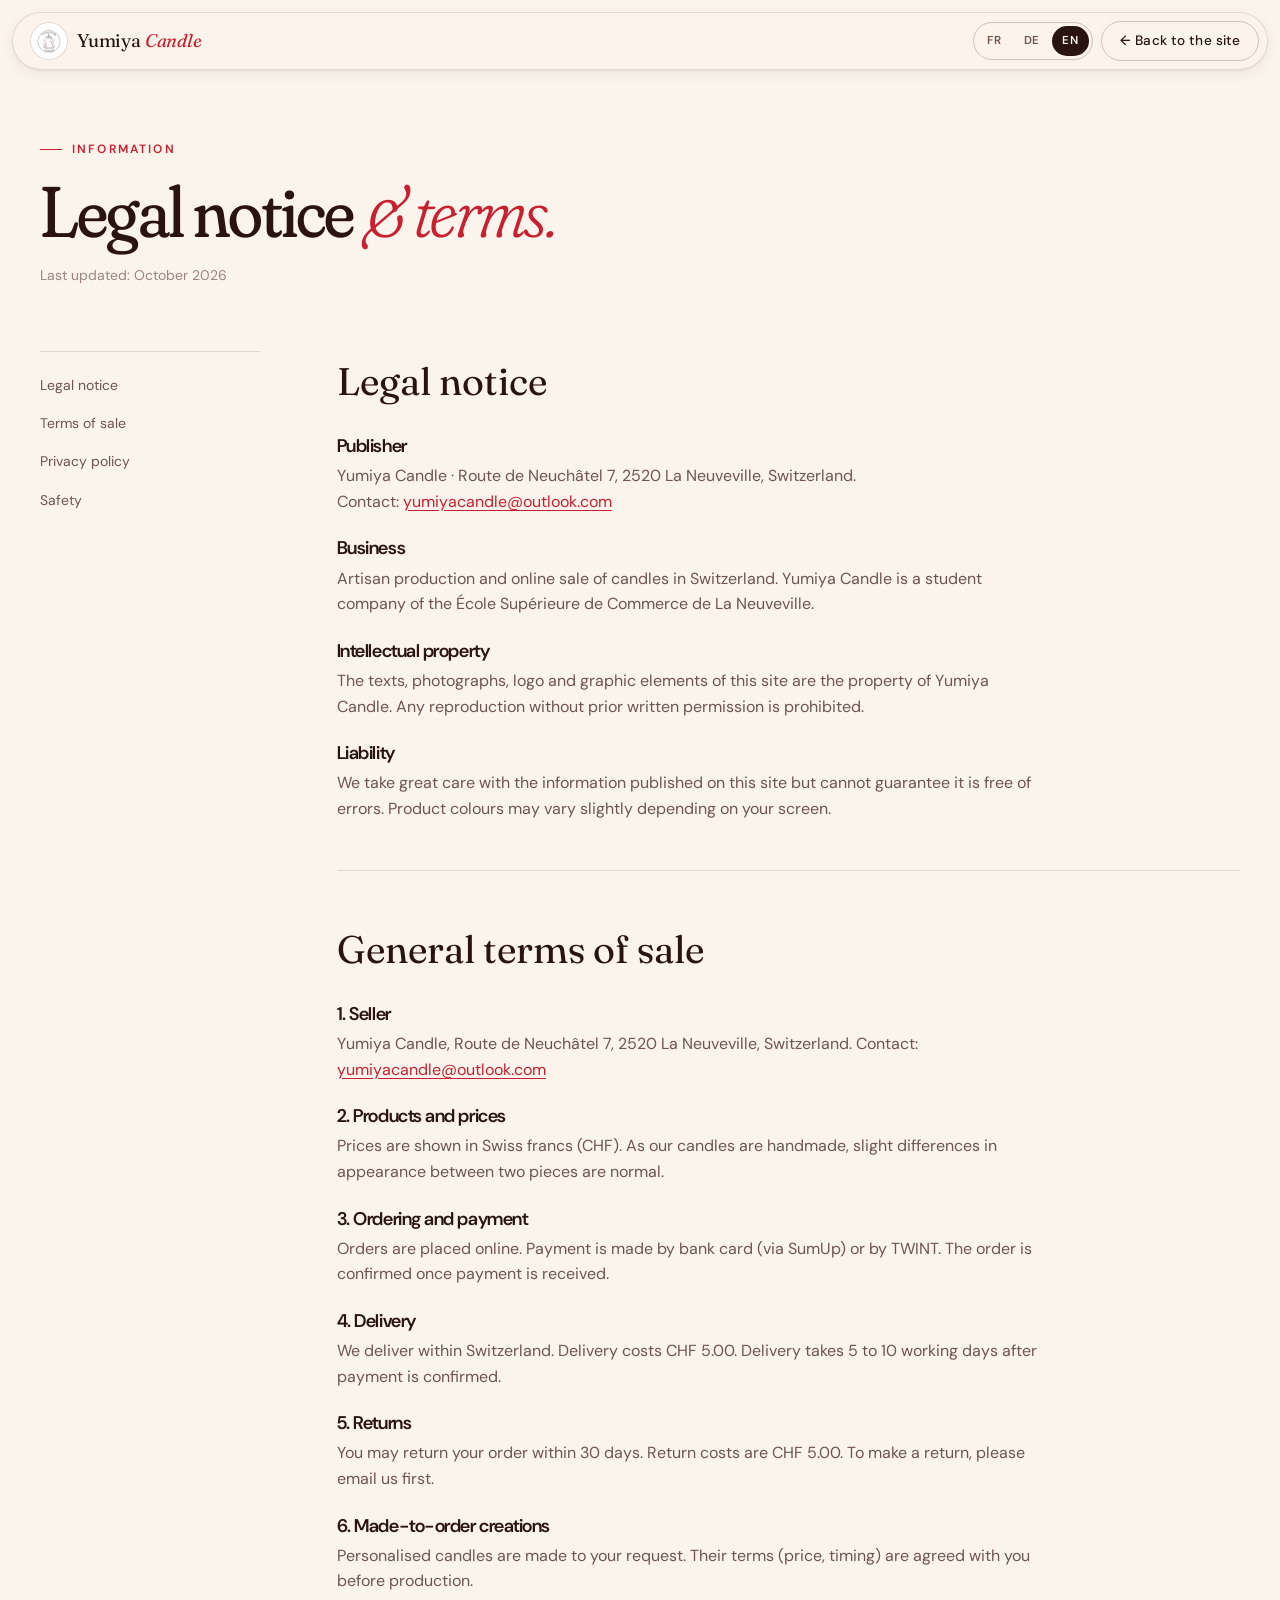
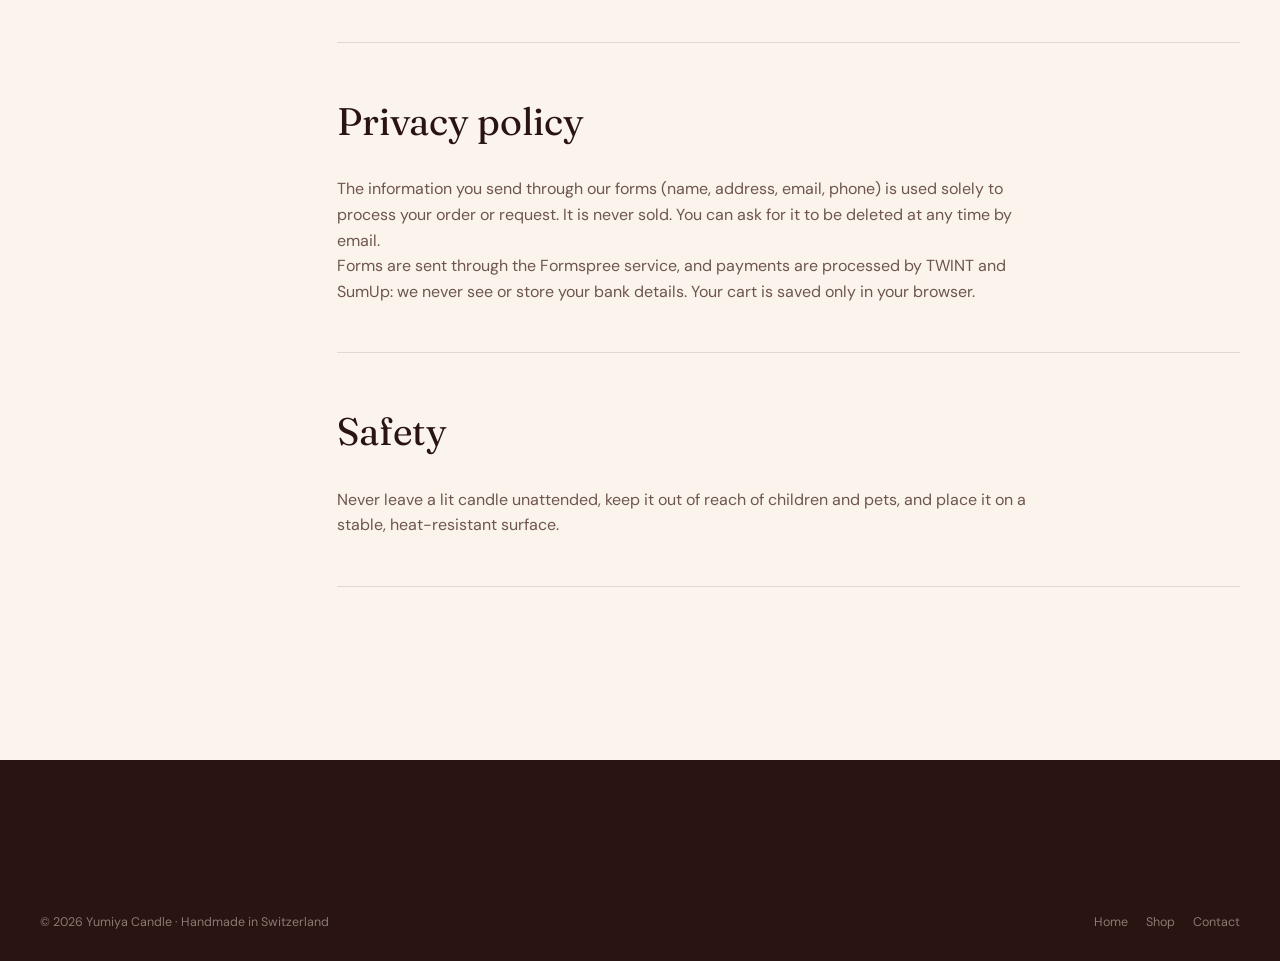
==== commit e13cbe89: "Ajoute la 3D 360°, le site en FR/DE/EN, un quiz et des finitions pro - Studio 360° et vue 3D dans le" ====
--- a/legal.html
+++ b/legal.html
@@ -18,7 +18,10 @@
     <img src="assets/img/logo.webp" alt="" width="36" height="36"/>
     <span>Yumiya <em>Candle</em></span>
   </a>
-  <a href="index.html" class="btn btn-sm btn-ghost">← Retour au site</a>
+  <div class="nav-end">
+    <div class="lang" role="group" aria-label="Langue"><button type="button" data-lang="fr">FR</button><button type="button" data-lang="de">DE</button><button type="button" data-lang="en">EN</button></div>
+    <a href="index.html" class="btn btn-sm btn-ghost">← Retour au site</a>
+  </div>
 </header>
 
 <main class="legal-page">
@@ -84,5 +87,14 @@
     </div>
   </div>
 </footer>
+<script src="assets/i18n.js"></script>
+<script>
+translateDOM(document);
+document.querySelectorAll('[data-lang]').forEach(b => {
+  b.classList.toggle('on', b.dataset.lang === LANG);
+  b.setAttribute('aria-pressed', b.dataset.lang === LANG);
+  b.addEventListener('click', () => setLang(b.dataset.lang));
+});
+</script>
 </body>
 </html>
--- a/assets/style.css
+++ b/assets/style.css
@@ -649,6 +649,145 @@
 .foot-legal a:hover { color: var(--cream); }
 .foot-brand img { border-radius: 50%; background: #fff; padding: 4px; }
 .intro-sub { font-size: .72rem; letter-spacing: .3em; text-transform: uppercase; color: rgba(255, 244, 236, .55); }
+
+
+/* Sélecteur de langue */
+.lang { display: inline-flex; padding: 3px; border-radius: var(--r-pill); border: 1px solid var(--line-2); gap: 2px; }
+.lang button { padding: 6px 10px; border-radius: var(--r-pill); font-size: .72rem; font-weight: 600; letter-spacing: .06em; color: var(--ink-2); transition: background var(--t-fast), color var(--t-fast); }
+.lang button.on { background: var(--cocoa); color: var(--cream); }
+.lang button:not(.on):hover { color: var(--ink); }
+.nav.dark .lang { border-color: var(--line-light); }
+.nav.dark .lang button { color: rgba(255, 244, 236, .7); }
+.nav.dark .lang button.on { background: var(--cream); color: var(--cocoa); }
+.lang-menu { margin-top: 36px; border-color: var(--line-light); }
+.lang-menu button { padding: 10px 16px; font-size: .9rem; color: rgba(255, 244, 236, .7); letter-spacing: 0; }
+.lang-menu button.on { background: var(--cream); color: var(--cocoa); }
+.sr { position: absolute; width: 1px; height: 1px; overflow: hidden; clip: rect(0 0 0 0); white-space: nowrap; }
+
+/* Visionneuse 360° */
+.spin { position: relative; width: 100%; aspect-ratio: 520 / 650; background-repeat: no-repeat; background-size: 600% 400%; cursor: grab; touch-action: pan-y; user-select: none; -webkit-user-select: none; outline: none; }
+.spin.grabbing { cursor: grabbing; }
+.spin:focus-visible { outline: 2px solid var(--cherry); outline-offset: 4px; border-radius: var(--r-m); }
+.spin.is-loading::after { content: ""; position: absolute; left: 50%; top: 50%; width: 36px; height: 36px; margin: -18px 0 0 -18px; border-radius: 50%; border: 2px solid rgba(42, 20, 18, .12); border-top-color: var(--cherry); animation: spin .9s linear infinite; }
+.spin-hint { display: inline-flex; align-items: center; gap: 8px; padding: 8px 14px; border-radius: var(--r-pill); background: rgba(255, 252, 248, .85); backdrop-filter: blur(8px); font-size: .75rem; font-weight: 500; color: var(--ink-2); box-shadow: var(--shadow-s); pointer-events: none; }
+.spin-hint svg { width: 16px; height: 16px; color: var(--cherry); }
+.spin-note { font-size: .75rem; color: var(--ink-3); font-style: italic; text-align: center; }
+
+/* Studio 360° */
+.studio { background: var(--cream-2); overflow: hidden; }
+.studio-grid { display: grid; grid-template-columns: .9fr 1.1fr; gap: clamp(32px, 6vw, 96px); align-items: center; }
+.studio-copy { display: grid; gap: var(--s-5); }
+.studio-picks { display: grid; grid-template-columns: repeat(4, 1fr); gap: 10px; }
+.studio-picks button { display: grid; justify-items: center; gap: 6px; padding: 10px 6px 12px; border-radius: var(--r-m); background: var(--chantilly); border: 1.5px solid var(--line); font-size: .78rem; font-weight: 500; transition: border-color var(--t-fast), transform var(--t-med) var(--ease-out), box-shadow var(--t-med); }
+.studio-picks button img { width: 100%; height: 72px; object-fit: contain; }
+.studio-picks button:hover { transform: translateY(-3px); box-shadow: var(--shadow-s); }
+.studio-picks button.on { border-color: var(--cherry); box-shadow: var(--shadow-m); }
+.studio-info { display: flex; justify-content: space-between; align-items: center; flex-wrap: wrap; gap: var(--s-4); padding-top: var(--s-5); border-top: 1px solid var(--line); }
+.studio-info strong { display: block; font-family: var(--font-display); font-weight: 400; font-size: 1.6rem; line-height: 1.1; }
+.studio-info span { font-size: var(--fs-s); color: var(--ink-2); }
+.studio-actions { display: flex; align-items: center; gap: var(--s-4); }
+.studio-price { font-family: var(--font-display); font-size: 1.4rem !important; color: var(--cherry) !important; }
+.studio-stage { position: relative; display: grid; justify-items: center; gap: var(--s-3); padding: clamp(16px, 3vw, 40px); border-radius: var(--r-xl); background: radial-gradient(70% 60% at 50% 45%, var(--soft, #fff), var(--bg, var(--blush)) 80%); transition: background .8s; }
+.studio-stage .spin { width: min(100%, 460px); z-index: 1; }
+.studio-floor { position: absolute; left: 50%; bottom: 17%; width: 46%; height: 26px; transform: translateX(-50%); background: radial-gradient(ellipse, rgba(42, 20, 18, .28), transparent 70%); filter: blur(4px); }
+.studio-stage .spin-hint { position: absolute; left: 20px; top: 20px; z-index: 2; }
+.spin-deg { position: absolute; right: 22px; top: 18px; z-index: 2; font-family: var(--font-display); font-size: 1.4rem; color: var(--ink-2); font-variant-numeric: tabular-nums; }
+.spin-deg b { font-weight: 400; color: var(--cherry); font-size: 2rem; }
+
+/* Quiz */
+.quiz-sec { padding-top: 0; background: var(--cream-2); }
+.quiz-card { display: grid; grid-template-columns: .8fr 1.2fr; gap: clamp(28px, 5vw, 80px); padding: clamp(28px, 5vw, 64px); border-radius: var(--r-xl); background: var(--cocoa); color: var(--cream); position: relative; overflow: hidden; }
+.quiz-card::before { content: ""; position: absolute; width: 50vw; height: 50vw; right: -18vw; top: -22vw; background: radial-gradient(circle, rgba(201, 32, 47, .3), transparent 65%); pointer-events: none; }
+.quiz-intro { display: grid; gap: var(--s-4); align-content: center; position: relative; }
+.quiz-intro .display-l em { color: var(--cherry-soft); }
+.quiz-intro .lead { color: rgba(255, 244, 236, .7); }
+.quiz { position: relative; min-height: 340px; display: grid; align-content: center; gap: var(--s-5); }
+.quiz-prog { display: flex; align-items: center; gap: 6px; font-size: .75rem; color: rgba(255, 244, 236, .6); letter-spacing: .06em; }
+.quiz-prog i { width: 36px; height: 3px; border-radius: 2px; background: rgba(255, 244, 236, .18); }
+.quiz-prog i.done { background: var(--cherry-soft); }
+.quiz-prog i.cur { background: var(--cream); }
+.quiz-prog span { margin-left: 8px; }
+.quiz-q { font-size: clamp(1.6rem, 2.6vw, 2.2rem); }
+.quiz-a { display: grid; grid-template-columns: 1fr 1fr; gap: 10px; }
+.quiz-a button { display: flex; justify-content: space-between; align-items: center; gap: 10px; padding: 18px 20px; border-radius: var(--r-m); border: 1.5px solid var(--line-light); text-align: left; font-weight: 500; transition: background var(--t-fast), border-color var(--t-fast), color var(--t-fast); }
+.quiz-a button i { font-style: normal; opacity: .5; transition: transform var(--t-med) var(--ease-out), opacity var(--t-fast); }
+.quiz-a button:hover { background: var(--cream); color: var(--cocoa); border-color: var(--cream); }
+.quiz-a button:hover i { opacity: 1; transform: translateX(4px); }
+.quiz .back { color: rgba(255, 244, 236, .66); margin: 0; justify-self: start; }
+.quiz-res { display: grid; grid-template-columns: .8fr 1.2fr; gap: var(--s-6); align-items: center; }
+.quiz-res-img { aspect-ratio: 4 / 5; border-radius: var(--r-l); background: radial-gradient(70% 60% at 50% 45%, #fff, var(--bg) 85%); display: grid; place-items: center; overflow: hidden; }
+.quiz-res-img img { width: 82%; height: 82%; object-fit: contain; filter: drop-shadow(0 20px 26px rgba(42, 20, 18, .3)); }
+.quiz-res-img.custom-r { background: var(--gold); color: var(--cocoa); font-size: 4rem; }
+.quiz-res-txt { display: grid; gap: var(--s-3); justify-items: start; }
+.quiz-res-txt h3 { font-size: clamp(1.8rem, 3vw, 2.6rem); }
+.quiz-res-txt p { color: rgba(255, 244, 236, .75); font-size: var(--fs-s); }
+.quiz-res-txt .quiz-mood { color: var(--cherry-soft); font-weight: 500; font-size: var(--fs-m); }
+.quiz-ctas { display: flex; flex-wrap: wrap; align-items: center; gap: var(--s-3); margin-top: var(--s-2); }
+.quiz-alt { display: flex; align-items: center; gap: 10px; padding: 6px 14px 6px 6px; border-radius: var(--r-pill); border: 1px solid var(--line-light); text-align: left; font-size: var(--fs-s); }
+.quiz-alt img { width: 38px; height: 38px; border-radius: 50%; object-fit: cover; }
+.quiz-alt small { display: block; font-size: .7rem; color: rgba(255, 244, 236, .55); }
+
+/* Aperçu produit : photos / 3D */
+.qv-gal { position: relative; }
+.qv-mode { position: absolute; left: 26px; top: 26px; z-index: 3; display: flex; padding: 3px; border-radius: var(--r-pill); background: rgba(255, 252, 248, .9); backdrop-filter: blur(8px); box-shadow: var(--shadow-s); }
+.qv-mode button { display: inline-flex; align-items: center; gap: 6px; padding: 7px 13px; border-radius: var(--r-pill); font-size: .74rem; font-weight: 600; color: var(--ink-2); transition: background var(--t-fast), color var(--t-fast); }
+.qv-mode button svg { width: 15px; height: 15px; }
+.qv-mode button.on { background: var(--cocoa); color: var(--cream); }
+.qv-3d { position: relative; border-radius: var(--r-m); background: radial-gradient(70% 60% at 50% 45%, #fff, var(--bg) 85%); display: grid; justify-items: center; align-content: center; gap: 8px; padding: 56px 12px 14px; min-height: 320px; }
+.qv-3d .spin { width: min(100%, 380px); }
+.qv-3d .spin-hint { position: absolute; right: 14px; bottom: 14px; }
+.qv-3d .spin-note { padding: 0 90px 0 0; text-align: left; justify-self: start; max-width: 100%; }
+.badge-3d { position: absolute; right: 14px; bottom: 14px; z-index: 2; padding: 5px 10px; border-radius: var(--r-pill); background: rgba(255, 252, 248, .92); color: var(--ink); font-size: .68rem; font-weight: 700; letter-spacing: .08em; }
+.eta { display: flex; gap: 12px; align-items: flex-start; padding: 14px 16px; border-radius: var(--r-m); background: var(--cream); font-size: var(--fs-s); color: var(--ink-2); }
+.eta svg { width: 22px; height: 22px; flex: none; color: var(--cherry); }
+.eta b { color: var(--ink); font-weight: 600; }
+.eta small { display: block; color: var(--ink-3); }
+
+/* Panier : suggestions */
+.upsell { padding: 0 28px; display: grid; gap: 10px; }
+.upsell:empty { display: none; }
+.upsell .kicker { margin: 6px 0 2px; }
+.up-item { display: grid; grid-template-columns: 52px 1fr auto; gap: 12px; align-items: center; padding: 10px; border-radius: var(--r-m); background: var(--chantilly); border: 1px solid var(--line); font-size: var(--fs-s); }
+.up-item img { width: 52px; height: 52px; border-radius: var(--r-s); object-fit: cover; }
+.up-item b { display: block; font-weight: 500; }
+.up-item small { color: var(--ink-3); }
+.up-item .p-add { width: 38px; height: 38px; }
+
+/* Newsletter */
+.news { display: grid; grid-template-columns: 1fr 1.1fr; gap: var(--s-5) var(--s-7); align-items: center; padding: var(--s-7) 0; border-bottom: 1px solid var(--line-light); }
+.news h3 { margin-bottom: 6px; }
+.news p { color: rgba(255, 244, 236, .6); font-size: var(--fs-s); }
+.news-form { display: flex; gap: 10px; }
+.news-form .field { flex: 1; margin: 0; }
+.news-form input { background: rgba(255, 244, 236, .08) !important; color: var(--cream); border-radius: var(--r-pill) !important; padding-left: 22px !important; }
+.news-form input::placeholder { color: rgba(255, 244, 236, .45); }
+.news-form input:focus { border-color: var(--gold) !important; box-shadow: none !important; }
+.news-ok { color: var(--gold) !important; font-size: 1rem !important; }
+.footer .warn { grid-column: 1 / -1; }
+
+/* Curseur « Voir » */
+.cursor { position: fixed; left: 0; top: 0; z-index: 140; pointer-events: none; width: 0; height: 0; }
+.cursor span { position: absolute; left: -44px; top: -44px; width: 88px; height: 88px; border-radius: 50%; display: grid; place-items: center; background: rgba(255, 252, 248, .94); color: var(--ink); font-size: .72rem; font-weight: 600; letter-spacing: .12em; text-transform: uppercase; box-shadow: var(--shadow-m); transform: scale(0); }
+@media (pointer: fine) { [data-cursor] { cursor: none; } }
+@media (pointer: coarse) { .cursor { display: none; } }
+
+@media (max-width: 1180px) { .nav-cta { display: none; } }
+@media (max-width: 860px) {
+  .nav-end .lang { display: none; }
+  .studio-grid, .quiz-card, .news { grid-template-columns: 1fr; }
+  .studio-stage { order: -1; }
+  .quiz-res { grid-template-columns: 1fr; }
+  .quiz-res-img { max-width: 240px; }
+  .quiz { min-height: 0; }
+}
+@media (max-width: 520px) {
+  .studio-picks { grid-template-columns: repeat(4, 1fr); gap: 6px; }
+  .studio-picks button { font-size: .66rem; padding: 8px 2px; }
+  .studio-picks button img { height: 52px; }
+  .quiz-a { grid-template-columns: 1fr; }
+  .news-form { flex-direction: column; }
+  .qv-mode { left: 22px; top: 22px; }
+}
 
 /* Apparition par défaut (avant que Motion ne prenne le relais) */
 .js [data-rv], .js [data-hero-in] { opacity: 0; }
